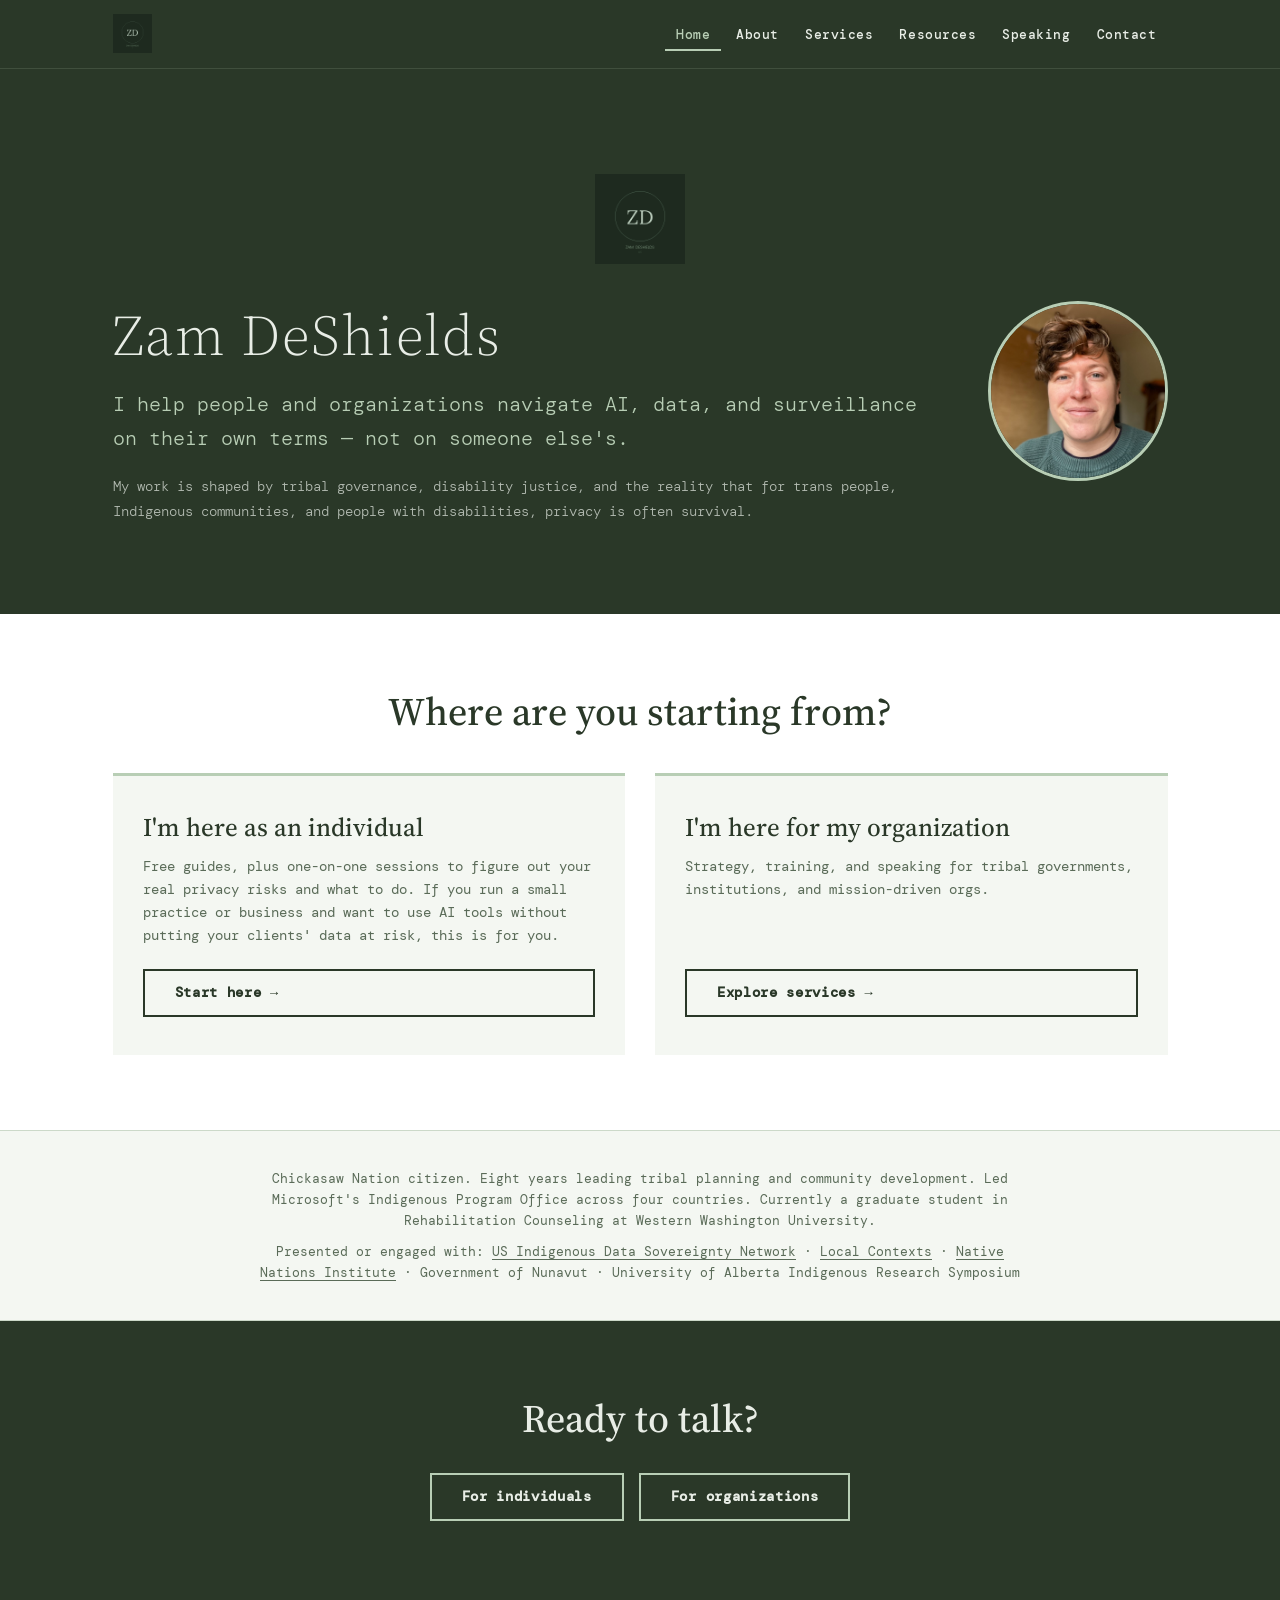
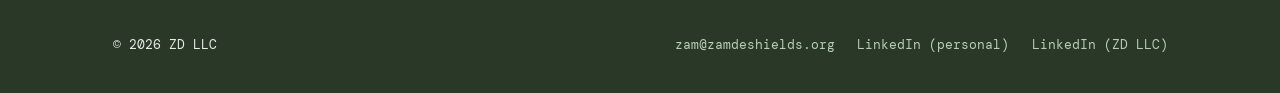
==== index.html @ 8c4f2bd1 "Add Speaking to nav sitewide; add AI setup stub and door card copy - Speaking link added between Res" ====
<!DOCTYPE html>
<html lang="en">
<head>
  <meta charset="UTF-8">
  <meta name="viewport" content="width=device-width, initial-scale=1.0">
  <title>Zam DeShields — AI, Data &amp; Privacy Navigation</title>
  <meta name="description" content="Zam DeShields (they/them) helps people and organizations navigate AI, data, and surveillance on their own terms — shaped by tribal governance, disability justice, and community-centered practice.">
  <link rel="stylesheet" href="assets/css/style.css">
  <link rel="preconnect" href="https://fonts.googleapis.com">
  <link rel="preconnect" href="https://fonts.gstatic.com" crossorigin>
  <link href="https://fonts.googleapis.com/css2?family=Source+Serif+4:ital,opsz,wght@0,8..60,400;0,8..60,600;0,8..60,700;1,8..60,400&family=DM+Mono:wght@400;500&display=swap" rel="stylesheet">
</head>
<body>

  <!-- Navigation -->
  <nav class="site-nav" aria-label="Main navigation">
    <div class="container">
      <div class="nav-inner">
        <a href="index.html" class="nav-logo" aria-label="ZD LLC home">
          <img src="assets/images/zam-deshields-logo-2.png" alt="Zam DeShields logo">
        </a>
        <button class="nav-toggle" aria-controls="nav-links" aria-expanded="false" aria-label="Toggle navigation">
          <span></span><span></span><span></span>
        </button>
        <ul class="nav-links" id="nav-links" role="list">
          <li><a href="index.html">Home</a></li>
          <li><a href="about.html">About</a></li>
          <li><a href="services.html">Services</a></li>
          <li><a href="resources.html">Resources</a></li>
          <li><a href="speaking.html">Speaking</a></li>
          <li><a href="contact.html">Contact</a></li>
        </ul>
      </div>
    </div>
  </nav>

  <!-- Hero -->
  <section class="hero" aria-labelledby="hero-heading">
    <div class="container">
      <img
        src="assets/images/zam-deshields-logo-2.png"
        alt="ZD LLC logo"
        class="hero-logo"
      >
      <div class="hero-content">
        <div class="hero-text">
          <h1 id="hero-heading">Zam DeShields</h1>
          <p class="hero-lead">I help people and organizations navigate AI, data, and surveillance on their own terms — not on someone else's.</p>
          <p class="hero-secondary">My work is shaped by tribal governance, disability justice, and the reality that for trans people, Indigenous communities, and people with disabilities, privacy is often survival.</p>
        </div>
        <div class="hero-headshot">
          <img
            src="/assets/images/zam-headshot-temp.jpg"
            alt="Zam DeShields, portrait"
            class="headshot-img"
          >
        </div>
      </div>
    </div>
  </section>

  <!-- Two-Door Section -->
  <section class="two-door" aria-labelledby="two-door-heading">
    <div class="container">
      <h2 id="two-door-heading">Where are you starting from?</h2>
      <div class="door-grid">
        <article class="door-card">
          <h3>I'm here as an individual</h3>
          <p>Free guides, plus one-on-one sessions to figure out your real privacy risks and what to do. If you run a small practice or business and want to use AI tools without putting your clients' data at risk, this is for you.</p>
          <a href="individuals.html" class="btn btn-outline-dark">Start here →</a>
        </article>
        <article class="door-card">
          <h3>I'm here for my organization</h3>
          <p>Strategy, training, and speaking for tribal governments, institutions, and mission-driven orgs.</p>
          <a href="services.html" class="btn btn-outline-dark">Explore services →</a>
        </article>
      </div>
    </div>
  </section>

  <!-- Credentialing Strip -->
  <div class="credentialing-strip" role="complementary" aria-label="Background and credentials">
    <div class="container">
      <p>Chickasaw Nation citizen. Eight years leading tribal planning and community development. Led Microsoft's Indigenous Program Office across four countries. Currently a graduate student in Rehabilitation Counseling at Western Washington University.</p>
      <p>Presented or engaged with: <a href="https://usindigenousdatanetwork.org/" target="_blank" rel="noopener noreferrer">US Indigenous Data Sovereignty Network</a> · <a href="https://localcontexts.org/" target="_blank" rel="noopener noreferrer">Local Contexts</a> · <a href="https://nni.arizona.edu/" target="_blank" rel="noopener noreferrer">Native Nations Institute</a> · Government of Nunavut · University of Alberta Indigenous Research Symposium</p>
    </div>
  </div>

  <!-- Footer CTA -->
  <div class="footer-cta">
    <div class="container">
      <h2>Ready to talk?</h2>
      <div class="footer-cta-buttons">
        <a href="individuals.html" class="btn btn-outline">For individuals</a>
        <a href="contact.html" class="btn btn-outline">For organizations</a>
      </div>
    </div>
  </div>

  <!-- Footer -->
  <footer class="site-footer" role="contentinfo">
    <div class="container">
      <div class="footer-inner">
        <span>&copy; 2026 ZD LLC</span>
        <ul class="footer-links" role="list">
          <li><a href="mailto:zam@zamdeshields.org">zam@zamdeshields.org</a></li>
          <li><a href="https://www.linkedin.com/in/zam-deshields/" target="_blank" rel="noopener noreferrer">LinkedIn (personal)</a></li>
          <li><a href="https://linkedin.com/company/zam-deshields-llc" target="_blank" rel="noopener noreferrer">LinkedIn (ZD LLC)</a></li>
        </ul>
      </div>
    </div>
  </footer>

  <script src="assets/js/main.js"></script>
  <script data-goatcounter="https://zam-builds.goatcounter.com/count" async src="//gc.zgo.at/count.js"></script>
</body>
</html>
---- assets/css/style.css ----
/* ==========================================================================
   ZD LLC — zamdeshields.org
   Stack: plain HTML/CSS/JS, no frameworks
   ========================================================================== */

/* --------------------------------------------------------------------------
   Fonts
   -------------------------------------------------------------------------- */

/* --------------------------------------------------------------------------
   Custom properties
   -------------------------------------------------------------------------- */
:root {
  --green-deep:   #2A3828;
  --green-sage:   #B8CEB5;
  --green-light:  #F4F7F2;
  --text-dark:    #1A2618;
  --text-light:   #E8EDE6;
  --text-muted:   #5a6b58;
  --border:       #ccd9c9;
  --max-width:    1100px;
  --gap:          2rem;
}

/* --------------------------------------------------------------------------
   Reset / base
   -------------------------------------------------------------------------- */
*, *::before, *::after { box-sizing: border-box; margin: 0; padding: 0; }

html { font-size: 15px; scroll-behavior: smooth; }

body {
  font-family: 'DM Mono', 'IBM Plex Mono', 'Courier New', monospace;
  font-weight: 400;
  color: var(--text-dark);
  background: #fff;
  line-height: 1.6;
  font-variant-numeric: oldstyle-nums proportional-nums;
}

img { max-width: 100%; height: auto; display: block; }

a {
  color: var(--green-deep);
  text-decoration: underline;
  text-underline-offset: 3px;
}
a:hover { color: var(--text-muted); }

/* --------------------------------------------------------------------------
   Typography
   -------------------------------------------------------------------------- */
h1, h2, h3, h4, h5, h6 {
  font-family: 'Source Serif 4', 'Source Serif Pro', Georgia, 'Times New Roman', serif;
  font-variation-settings: 'opsz' 32;
  font-weight: 500;
  line-height: 1.2;
  color: var(--green-deep);
}

h1 { font-size: clamp(2.4rem, 5vw, 3.8rem); }
h2 { font-size: clamp(1.8rem, 3.5vw, 2.6rem); }
h3 { font-size: clamp(1.3rem, 2.5vw, 1.7rem); }
h4 { font-size: 1.15rem; }

p { margin-bottom: 1.2rem; }
p:last-child { margin-bottom: 0; }

.lead {
  font-size: 1.15rem;
  font-weight: 300;
  color: var(--text-muted);
  line-height: 1.75;
}

/* --------------------------------------------------------------------------
   Layout helpers
   -------------------------------------------------------------------------- */
.container {
  width: 100%;
  max-width: var(--max-width);
  margin-inline: auto;
  padding-inline: 1.5rem;
}

section { padding-block: 5rem; }

.section-label {
  font-family: 'DM Mono', 'IBM Plex Mono', 'Courier New', monospace;
  font-size: 0.75rem;
  font-weight: 600;
  letter-spacing: 0.12em;
  text-transform: uppercase;
  color: var(--text-muted);
  margin-bottom: 0.75rem;
}

.section-header {
  margin-bottom: 3rem;
}

.divider {
  width: 2.5rem;
  height: 2px;
  background: var(--green-sage);
  margin-top: 1rem;
}

/* --------------------------------------------------------------------------
   Buttons
   -------------------------------------------------------------------------- */
.btn {
  display: inline-block;
  padding: 0.75rem 2rem;
  font-family: 'DM Mono', 'IBM Plex Mono', 'Courier New', monospace;
  font-size: 0.9rem;
  font-weight: 600;
  letter-spacing: 0.05em;
  text-decoration: none;
  border: 2px solid transparent;
  cursor: pointer;
  transition: background 0.2s, color 0.2s, border-color 0.2s;
}

.btn-primary {
  background: var(--green-deep);
  color: var(--text-light);
  border-color: var(--green-deep);
}
.btn-primary:hover {
  background: transparent;
  color: var(--green-deep);
}

.btn-outline {
  background: transparent;
  color: var(--text-light);
  border-color: var(--green-sage);
}
.btn-outline:hover {
  background: var(--green-sage);
  color: var(--green-deep);
}

.btn-outline-dark {
  background: transparent;
  color: var(--green-deep);
  border-color: var(--green-deep);
}
.btn-outline-dark:hover {
  background: var(--green-deep);
  color: var(--text-light);
}

/* --------------------------------------------------------------------------
   Navigation
   -------------------------------------------------------------------------- */
.site-nav {
  position: sticky;
  top: 0;
  z-index: 100;
  background: var(--green-deep);
  border-bottom: 1px solid rgba(184,206,181,0.15);
}

.nav-inner {
  display: flex;
  align-items: center;
  justify-content: space-between;
  height: 4.5rem;
  gap: 1rem;
}

.nav-logo {
  display: flex;
  align-items: center;
  flex-shrink: 0;
}

.nav-logo img {
  height: 2.6rem;
  width: auto;
}

.nav-logo-text {
  font-family: 'Fraunces', Georgia, 'Times New Roman', serif;
  font-size: 1.3rem;
  font-weight: 500;
  color: var(--text-light);
  text-decoration: none;
  letter-spacing: 0.02em;
}
.nav-logo-text:hover { color: var(--green-sage); }

.nav-links {
  display: flex;
  align-items: center;
  gap: 0.25rem;
  list-style: none;
}

.nav-links a {
  font-family: 'DM Mono', 'IBM Plex Mono', 'Courier New', monospace;
  font-size: 0.85rem;
  font-weight: 500;
  letter-spacing: 0.04em;
  color: var(--text-light);
  text-decoration: none;
  padding: 0.4rem 0.75rem;
  border-bottom: 2px solid transparent;
  transition: color 0.2s, border-color 0.2s;
}

.nav-links a:hover,
.nav-links a.active {
  color: var(--green-sage);
  border-bottom-color: var(--green-sage);
}

/* Hamburger */
.nav-toggle {
  display: none;
  flex-direction: column;
  gap: 5px;
  background: none;
  border: none;
  cursor: pointer;
  padding: 0.5rem;
}
.nav-toggle span {
  display: block;
  width: 24px;
  height: 2px;
  background: var(--text-light);
  transition: transform 0.3s, opacity 0.3s;
}

/* --------------------------------------------------------------------------
   Footer
   -------------------------------------------------------------------------- */
.site-footer {
  background: var(--green-deep);
  color: var(--text-light);
  padding-block: 2.5rem;
  font-size: 0.875rem;
}

.footer-inner {
  display: flex;
  flex-wrap: wrap;
  align-items: center;
  justify-content: space-between;
  gap: 1rem;
}

.footer-links {
  display: flex;
  flex-wrap: wrap;
  gap: 0.5rem 1.5rem;
  list-style: none;
}

.footer-links a {
  color: var(--green-sage);
  text-decoration: none;
  font-size: 0.85rem;
}
.footer-links a:hover { color: var(--text-light); text-decoration: underline; }

/* --------------------------------------------------------------------------
   Hero (home)
   -------------------------------------------------------------------------- */
.hero {
  background: var(--green-deep);
  color: var(--text-light);
  padding-block: 7rem 6rem;
}

.hero-logo {
  margin-inline: auto;
  margin-bottom: 2.5rem;
  height: 90px;
  width: auto;
}

.hero h1 {
  color: var(--text-light);
  font-weight: 300;
  letter-spacing: 0.03em;
  margin-bottom: 1.25rem;
}

.hero-tagline {
  font-size: clamp(1rem, 2.2vw, 1.35rem);
  color: var(--green-sage);
  font-family: 'DM Mono', 'IBM Plex Mono', 'Courier New', monospace;
  font-weight: 300;
  letter-spacing: 0.04em;
  margin-bottom: 2.5rem;
}

/* --------------------------------------------------------------------------
   Credibility bar
   -------------------------------------------------------------------------- */
.credibility-bar {
  background: var(--green-light);
  border-top: 1px solid var(--border);
  border-bottom: 1px solid var(--border);
  padding-block: 1.25rem;
}

.credibility-bar p {
  font-size: 0.9rem;
  font-weight: 500;
  letter-spacing: 0.04em;
  color: var(--text-muted);
  text-align: center;
  margin: 0;
}

/* --------------------------------------------------------------------------
   Three-column teaser (home)
   -------------------------------------------------------------------------- */
.teaser-grid {
  display: grid;
  grid-template-columns: repeat(3, 1fr);
  gap: var(--gap);
  margin-top: 3rem;
}

.teaser-card {
  padding: 2rem 1.75rem;
  border-top: 2px solid var(--green-sage);
}

.teaser-card h3 {
  margin-bottom: 0.75rem;
}

.teaser-card p {
  font-size: 0.95rem;
  color: var(--text-muted);
  margin-bottom: 1.25rem;
}

.teaser-card a.text-link {
  font-size: 0.85rem;
  font-weight: 600;
  letter-spacing: 0.04em;
  text-transform: uppercase;
  text-decoration: none;
  color: var(--green-deep);
  border-bottom: 1px solid var(--green-sage);
  padding-bottom: 2px;
}
.teaser-card a.text-link:hover { border-bottom-color: var(--green-deep); }

.home-cta {
  text-align: center;
  padding-block: 5rem;
  background: var(--green-light);
  border-top: 1px solid var(--border);
}

.home-cta h2 { margin-bottom: 0.75rem; }
.home-cta p { color: var(--text-muted); margin-bottom: 2rem; }

/* --------------------------------------------------------------------------
   About page
   -------------------------------------------------------------------------- */
.about-grid {
  display: grid;
  grid-template-columns: 260px 1fr;
  gap: 4rem;
  align-items: start;
}

.headshot-placeholder {
  width: 220px;
  height: 220px;
  border-radius: 50%;
  background: var(--green-sage);
  display: flex;
  align-items: center;
  justify-content: center;
  margin-inline: auto;
}

.headshot-placeholder span {
  font-family: 'Fraunces', Georgia, 'Times New Roman', serif;
  font-size: 3.5rem;
  font-weight: 300;
  color: var(--green-deep);
}

.about-bio p {
  font-size: 1.05rem;
  line-height: 1.8;
  color: var(--text-dark);
}

.collaborations {
  background: var(--green-light);
  border-top: 1px solid var(--border);
  padding-block: 3rem;
}

.collaborations p {
  font-size: 0.95rem;
  color: var(--text-muted);
  max-width: 760px;
}

/* --------------------------------------------------------------------------
   Services page
   -------------------------------------------------------------------------- */
.services-grid {
  display: grid;
  grid-template-columns: repeat(2, 1fr);
  gap: var(--gap);
  margin-top: 3rem;
}

.service-card {
  padding: 2rem 2rem 2rem 1.75rem;
  border-left: 3px solid var(--green-sage);
  background: var(--green-light);
}

.service-card h3 {
  margin-bottom: 0.6rem;
}

.service-card p {
  font-size: 0.95rem;
  color: var(--text-muted);
  margin: 0;
}

.services-closing {
  margin-top: 3.5rem;
  padding-top: 2.5rem;
  border-top: 1px solid var(--border);
}
.services-closing p { color: var(--text-muted); margin-bottom: 1.5rem; }

/* --------------------------------------------------------------------------
   Speaking page
   -------------------------------------------------------------------------- */
.speaking-timeline {
  margin-top: 3rem;
  display: flex;
  flex-direction: column;
  gap: 0;
}

.timeline-item {
  display: grid;
  grid-template-columns: 10rem 1fr;
  gap: 2rem;
  padding-block: 2rem;
  border-bottom: 1px solid var(--border);
  align-items: start;
}

.timeline-item:first-child {
  border-top: 1px solid var(--border);
}

.timeline-date {
  font-family: 'DM Mono', 'IBM Plex Mono', 'Courier New', monospace;
  font-size: 0.8rem;
  font-weight: 600;
  letter-spacing: 0.06em;
  text-transform: uppercase;
  color: var(--text-muted);
  padding-top: 0.2rem;
  font-variant-numeric: lining-nums tabular-nums;
}

.timeline-content h3 {
  font-size: 1.2rem;
  margin-bottom: 0.35rem;
}

.timeline-content .venue {
  font-size: 0.9rem;
  color: var(--text-muted);
  margin: 0;
}

.timeline-content .co-presenter {
  font-size: 0.9rem;
  color: var(--text-muted);
  font-style: italic;
  margin: 0.2rem 0 0;
}

.recording-link {
  display: inline-block;
  font-size: 0.85rem;
  margin-top: 0.65rem;
}

.timeline-content .forthcoming {
  display: inline-block;
  font-size: 0.75rem;
  font-weight: 600;
  letter-spacing: 0.06em;
  text-transform: uppercase;
  background: var(--green-sage);
  color: var(--green-deep);
  padding: 0.15rem 0.6rem;
  margin-top: 0.5rem;
}

.topics-section {
  background: var(--green-light);
  border-top: 1px solid var(--border);
  padding-block: 4rem;
}

.topics-list {
  list-style: none;
  margin-top: 1.5rem;
  display: grid;
  grid-template-columns: repeat(2, 1fr);
  gap: 0.75rem 2rem;
}

.topics-list li {
  font-size: 0.95rem;
  color: var(--text-dark);
  padding-left: 1.25rem;
  position: relative;
}

.topics-list li::before {
  content: '';
  position: absolute;
  left: 0;
  top: 0.6rem;
  width: 0.4rem;
  height: 2px;
  background: var(--green-sage);
}

/* --------------------------------------------------------------------------
   CV page
   -------------------------------------------------------------------------- */
.cv-section {
  padding-block: 3rem 0;
}

.cv-section:last-child { padding-bottom: 0; }

.cv-section + .cv-section {
  border-top: 1px solid var(--border);
  padding-top: 3rem;
}

.cv-entry {
  display: grid;
  grid-template-columns: 10rem 1fr;
  gap: 2rem;
  margin-bottom: 2rem;
}

.cv-entry:last-child { margin-bottom: 0; }

.cv-years {
  font-size: 0.8rem;
  font-weight: 600;
  letter-spacing: 0.06em;
  text-transform: uppercase;
  color: var(--text-muted);
  padding-top: 0.25rem;
}

.cv-entry h3 {
  font-size: 1.1rem;
  margin-bottom: 0.25rem;
}

.cv-entry .org {
  font-size: 0.9rem;
  font-weight: 600;
  color: var(--text-muted);
  margin-bottom: 0.4rem;
}

.cv-entry p {
  font-size: 0.95rem;
  color: var(--text-dark);
  margin: 0;
}

.cv-note {
  font-size: 0.875rem;
  color: var(--text-muted);
  font-style: italic;
  margin-bottom: 2.5rem;
}

.affiliations-list {
  list-style: none;
  margin-top: 1rem;
  display: flex;
  flex-direction: column;
  gap: 0.6rem;
}

.affiliations-list li {
  font-size: 0.95rem;
  color: var(--text-dark);
  padding-left: 1.25rem;
  position: relative;
}

.affiliations-list li::before {
  content: '';
  position: absolute;
  left: 0;
  top: 0.65rem;
  width: 0.4rem;
  height: 2px;
  background: var(--green-sage);
}

/* --------------------------------------------------------------------------
   Contact page
   -------------------------------------------------------------------------- */
.contact-grid {
  display: grid;
  grid-template-columns: 1fr 1.4fr;
  gap: 5rem;
  align-items: start;
}

.contact-info h2 { margin-bottom: 0.75rem; }
.contact-info .lead { margin-bottom: 2rem; }

.contact-details {
  list-style: none;
  display: flex;
  flex-direction: column;
  gap: 0.75rem;
  margin-bottom: 1.5rem;
}

.contact-details li {
  font-size: 0.95rem;
  color: var(--text-dark);
}

.contact-details li strong {
  font-weight: 600;
  color: var(--text-muted);
  display: inline-block;
  width: 6rem;
  font-size: 0.8rem;
  letter-spacing: 0.04em;
  text-transform: uppercase;
}

.contact-form {
  padding: 2.5rem;
  background: var(--green-light);
  border-top: 3px solid var(--green-sage);
}

.form-group {
  margin-bottom: 1.25rem;
}

.form-group label {
  display: block;
  font-size: 0.8rem;
  font-weight: 600;
  letter-spacing: 0.06em;
  text-transform: uppercase;
  color: var(--text-muted);
  margin-bottom: 0.4rem;
}

.form-group input,
.form-group select,
.form-group textarea {
  width: 100%;
  padding: 0.65rem 0.9rem;
  font-family: 'DM Mono', 'IBM Plex Mono', 'Courier New', monospace;
  font-size: 0.95rem;
  color: var(--text-dark);
  background: #fff;
  border: 1px solid var(--border);
  border-radius: 0;
  appearance: none;
  transition: border-color 0.2s;
}

.form-group input:focus,
.form-group select:focus,
.form-group textarea:focus {
  outline: none;
  border-color: var(--green-deep);
}

.form-group textarea { resize: vertical; min-height: 130px; }

.form-note {
  font-size: 0.8rem;
  color: var(--text-muted);
  margin-top: 1rem;
  font-style: italic;
}

/* --------------------------------------------------------------------------
   Page header (interior pages)
   -------------------------------------------------------------------------- */
.page-header {
  background: var(--green-deep);
  color: var(--text-light);
  padding-block: 4rem 3.5rem;
}

.page-header h1 {
  color: var(--text-light);
  font-weight: 300;
}

.page-header .lead {
  color: var(--green-sage);
  margin-top: 1rem;
  max-width: 680px;
}

/* --------------------------------------------------------------------------
   404 page
   -------------------------------------------------------------------------- */
.not-found {
  min-height: 60vh;
  display: flex;
  align-items: center;
  justify-content: center;
  text-align: center;
  flex-direction: column;
  gap: 1.5rem;
  padding: 4rem 1.5rem;
}

.not-found h1 { font-size: 6rem; color: var(--green-sage); line-height: 1; }
.not-found h2 { color: var(--green-deep); }
.not-found p { color: var(--text-muted); max-width: 480px; }

/* --------------------------------------------------------------------------
   Resources page — responsive video embeds
   -------------------------------------------------------------------------- */
.video-wrapper {
  position: relative;
  padding-bottom: 56.25%; /* 16:9 */
  height: 0;
  overflow: hidden;
  background: var(--green-deep);
  margin-bottom: 3rem;
}

.video-wrapper iframe {
  position: absolute;
  top: 0;
  left: 0;
  width: 100%;
  height: 100%;
  border: 0;
}

.resource-highlight {
  background: var(--green-deep);
  color: var(--text-light);
  padding-block: 4rem;
  margin-block: 4rem 0;
}

.resource-highlight h2 { color: var(--text-light); font-weight: 300; margin-bottom: 1rem; }
.resource-highlight p { color: var(--green-sage); max-width: 640px; margin-bottom: 1.75rem; }
.resource-highlight a.btn { display: inline-block; }

/* --------------------------------------------------------------------------
   Responsive
   -------------------------------------------------------------------------- */
@media (max-width: 900px) {
  .teaser-grid { grid-template-columns: 1fr; }
  .about-grid { grid-template-columns: 1fr; }
  .services-grid { grid-template-columns: 1fr; }
  .contact-grid { grid-template-columns: 1fr; gap: 3rem; }
  .topics-list { grid-template-columns: 1fr; }
  .cv-entry { grid-template-columns: 1fr; gap: 0.5rem; }
  .timeline-item { grid-template-columns: 1fr; gap: 0.5rem; }
  .door-grid { grid-template-columns: 1fr; }
}

@media (max-width: 700px) {
  section { padding-block: 3.5rem; }
  .hero { padding-block: 4.5rem 4rem; }
  .nav-links { display: none; flex-direction: column; position: absolute; top: 4.5rem; left: 0; right: 0; background: var(--green-deep); padding: 1rem 1.5rem 1.5rem; gap: 0; border-top: 1px solid rgba(184,206,181,0.2); }
  .nav-links.open { display: flex; }
  .nav-links a { padding: 0.75rem 0; border-bottom: 1px solid rgba(184,206,181,0.1); font-size: 1rem; }
  .nav-links a:last-child { border-bottom: none; }
  .nav-toggle { display: flex; }
  .site-nav { position: relative; }
  .footer-inner { flex-direction: column; }
  .contact-form { padding: 1.5rem; }
  .hero-content {
    flex-direction: column-reverse;
    align-items: center;
    text-align: center;
    gap: 1.5rem;
  }
  .headshot-img { width: 140px; height: 140px; }
  .footer-cta { padding-block: 3.5rem; }
}

@media (max-width: 500px) {
  .about-grid { text-align: center; }
  .headshot-placeholder { margin-inline: auto; }
}

/* --------------------------------------------------------------------------
   Hero — two-column content layout (home)
   -------------------------------------------------------------------------- */
.hero-content {
  display: flex;
  align-items: flex-start;
  gap: 3rem;
  margin-top: 1rem;
}

.hero-text { flex: 1; min-width: 0; }

.hero-lead {
  font-size: clamp(1.1rem, 2.2vw, 1.35rem);
  color: var(--green-sage);
  font-family: 'DM Mono', 'IBM Plex Mono', 'Courier New', monospace;
  font-weight: 300;
  line-height: 1.65;
  margin-top: 1.25rem;
  margin-bottom: 1.25rem;
}

.hero-secondary {
  font-size: 0.95rem;
  color: rgba(232, 237, 230, 0.72);
  font-family: 'DM Mono', 'IBM Plex Mono', 'Courier New', monospace;
  font-weight: 300;
  line-height: 1.75;
  margin: 0;
}

.hero-headshot { flex-shrink: 0; }

.headshot-img {
  width: 180px;
  height: 180px;
  border-radius: 50%;
  object-fit: cover;
  border: 3px solid var(--green-sage);
  display: block;
  background: var(--green-deep);
}

/* --------------------------------------------------------------------------
   Two-door section (home)
   -------------------------------------------------------------------------- */
.two-door { padding-block: 5rem; }

.two-door > .container > h2 {
  margin-bottom: 2.5rem;
  text-align: center;
}

.door-grid {
  display: grid;
  grid-template-columns: repeat(2, 1fr);
  gap: var(--gap);
}

.door-card {
  padding: 2.5rem 2rem;
  background: var(--green-light);
  border-top: 3px solid var(--green-sage);
  display: flex;
  flex-direction: column;
}

.door-card h3 { margin-bottom: 0.75rem; }

.door-card p {
  color: var(--text-muted);
  font-size: 0.95rem;
  flex: 1;
  margin-bottom: 1.5rem;
}

/* --------------------------------------------------------------------------
   Credentialing strip (home)
   -------------------------------------------------------------------------- */
.credentialing-strip {
  background: var(--green-light);
  border-top: 1px solid var(--border);
  border-bottom: 1px solid var(--border);
  padding-block: 2.5rem;
}

.credentialing-strip p {
  font-size: 0.875rem;
  color: var(--text-muted);
  text-align: center;
  max-width: 760px;
  margin-inline: auto;
  margin-bottom: 0.65rem;
}

.credentialing-strip p:last-child { margin-bottom: 0; }
.credentialing-strip a { color: inherit; }

/* --------------------------------------------------------------------------
   Footer CTA (home)
   -------------------------------------------------------------------------- */
.footer-cta {
  background: var(--green-deep);
  color: var(--text-light);
  text-align: center;
  padding-block: 5rem;
}

.footer-cta h2 {
  color: var(--text-light);
  margin-bottom: 2rem;
}

.footer-cta-buttons {
  display: flex;
  justify-content: center;
  gap: 1rem;
  flex-wrap: wrap;
}

/* --------------------------------------------------------------------------
   Numeric figure style utilities
   -------------------------------------------------------------------------- */
.lining-figures,
.price,
button {
  font-variant-numeric: lining-nums tabular-nums;
}

/* --------------------------------------------------------------------------
   Accessibility utilities
   -------------------------------------------------------------------------- */
.sr-only {
  position: absolute;
  width: 1px;
  height: 1px;
  padding: 0;
  margin: -1px;
  overflow: hidden;
  clip: rect(0, 0, 0, 0);
  white-space: nowrap;
  border: 0;
}

/* --------------------------------------------------------------------------
   About page
   -------------------------------------------------------------------------- */
.about-hero-layout {
  display: flex;
  align-items: center;
  gap: 3rem;
  margin-top: 1.5rem;
}

.about-hero-layout h1 {
  flex: 1;
  min-width: 0;
}

.about-headshot {
  flex-shrink: 0;
  width: 340px;
  border-radius: 4px;
  overflow: hidden;
}

.about-headshot img {
  width: 100%;
  height: auto;
  display: block;
  border-radius: 4px;
}

.about-prose p {
  font-size: 1.05rem;
  line-height: 1.8;
  color: var(--text-dark);
  max-width: 700px;
}
.about-prose a { color: inherit; }

/* Green-light alternating section — used on about and reusable elsewhere */
.section-alt {
  background: var(--green-light);
  border-top: 1px solid var(--border);
  border-bottom: 1px solid var(--border);
  padding-block: 5rem;
}

@media (max-width: 900px) {
  .about-headshot { width: 260px; }
}

@media (max-width: 700px) {
  .about-hero-layout {
    flex-direction: column-reverse;
    align-items: center;
    gap: 1.5rem;
    text-align: center;
  }
  .about-headshot {
    width: 100%;
    max-width: 280px;
  }
}

/* --------------------------------------------------------------------------
   Individuals page
   -------------------------------------------------------------------------- */
.ind-price {
  font-size: 1.05rem;
  font-weight: 500;
  color: var(--green-deep);
  margin-top: 1.75rem;
  margin-bottom: 1.5rem;
}

.ind-about {
  padding-block: 5rem;
  border-top: 1px solid var(--border);
}

.ind-about-inner {
  display: grid;
  grid-template-columns: 3px 1fr;
  gap: 2rem;
  align-items: start;
  margin-top: 1.75rem;
}

.ind-about-bar { background: var(--green-sage); }

.ind-faq {
  border-top: 1px solid var(--border);
  padding-block: 5rem;
}

.ind-signup-form {
  max-width: 480px;
  margin-top: 2rem;
}

.ind-reassurance {
  font-size: 0.8rem;
  color: var(--text-muted);
  margin-top: 1rem;
  max-width: 480px;
  line-height: 1.65;
  margin-bottom: 0;
}
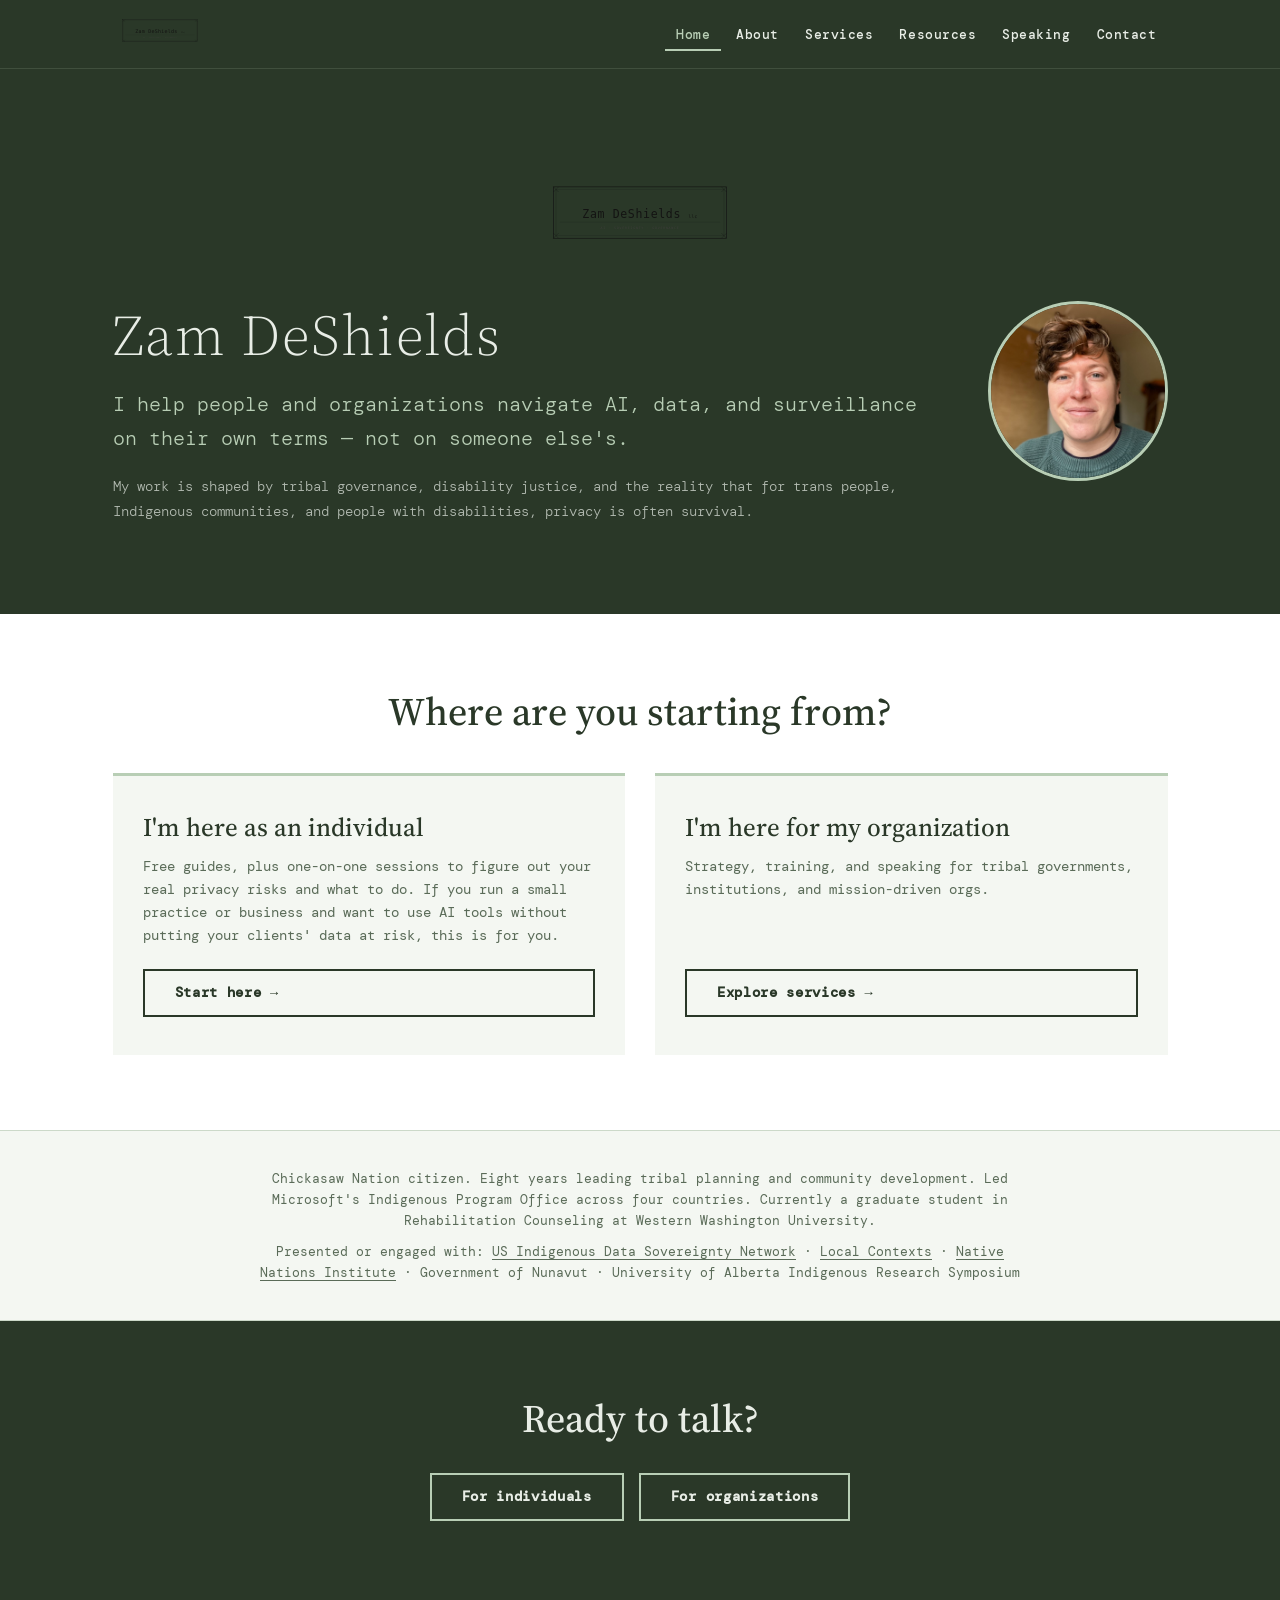
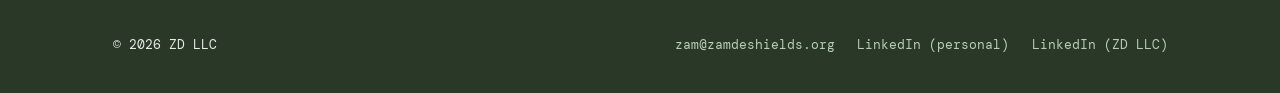
==== commit b7227c5b: "Switch logo to zd_logo_final.svg sitewide" ====
--- a/index.html
+++ b/index.html
@@ -17,7 +17,7 @@
     <div class="container">
       <div class="nav-inner">
         <a href="index.html" class="nav-logo" aria-label="ZD LLC home">
-          <img src="assets/images/zam-deshields-logo-2.png" alt="Zam DeShields logo">
+          <img src="assets/images/zd_logo_final.svg" alt="Zam DeShields logo">
         </a>
         <button class="nav-toggle" aria-controls="nav-links" aria-expanded="false" aria-label="Toggle navigation">
           <span></span><span></span><span></span>
@@ -38,7 +38,7 @@
   <section class="hero" aria-labelledby="hero-heading">
     <div class="container">
       <img
-        src="assets/images/zam-deshields-logo-2.png"
+        src="assets/images/zd_logo_final.svg"
         alt="ZD LLC logo"
         class="hero-logo"
       >
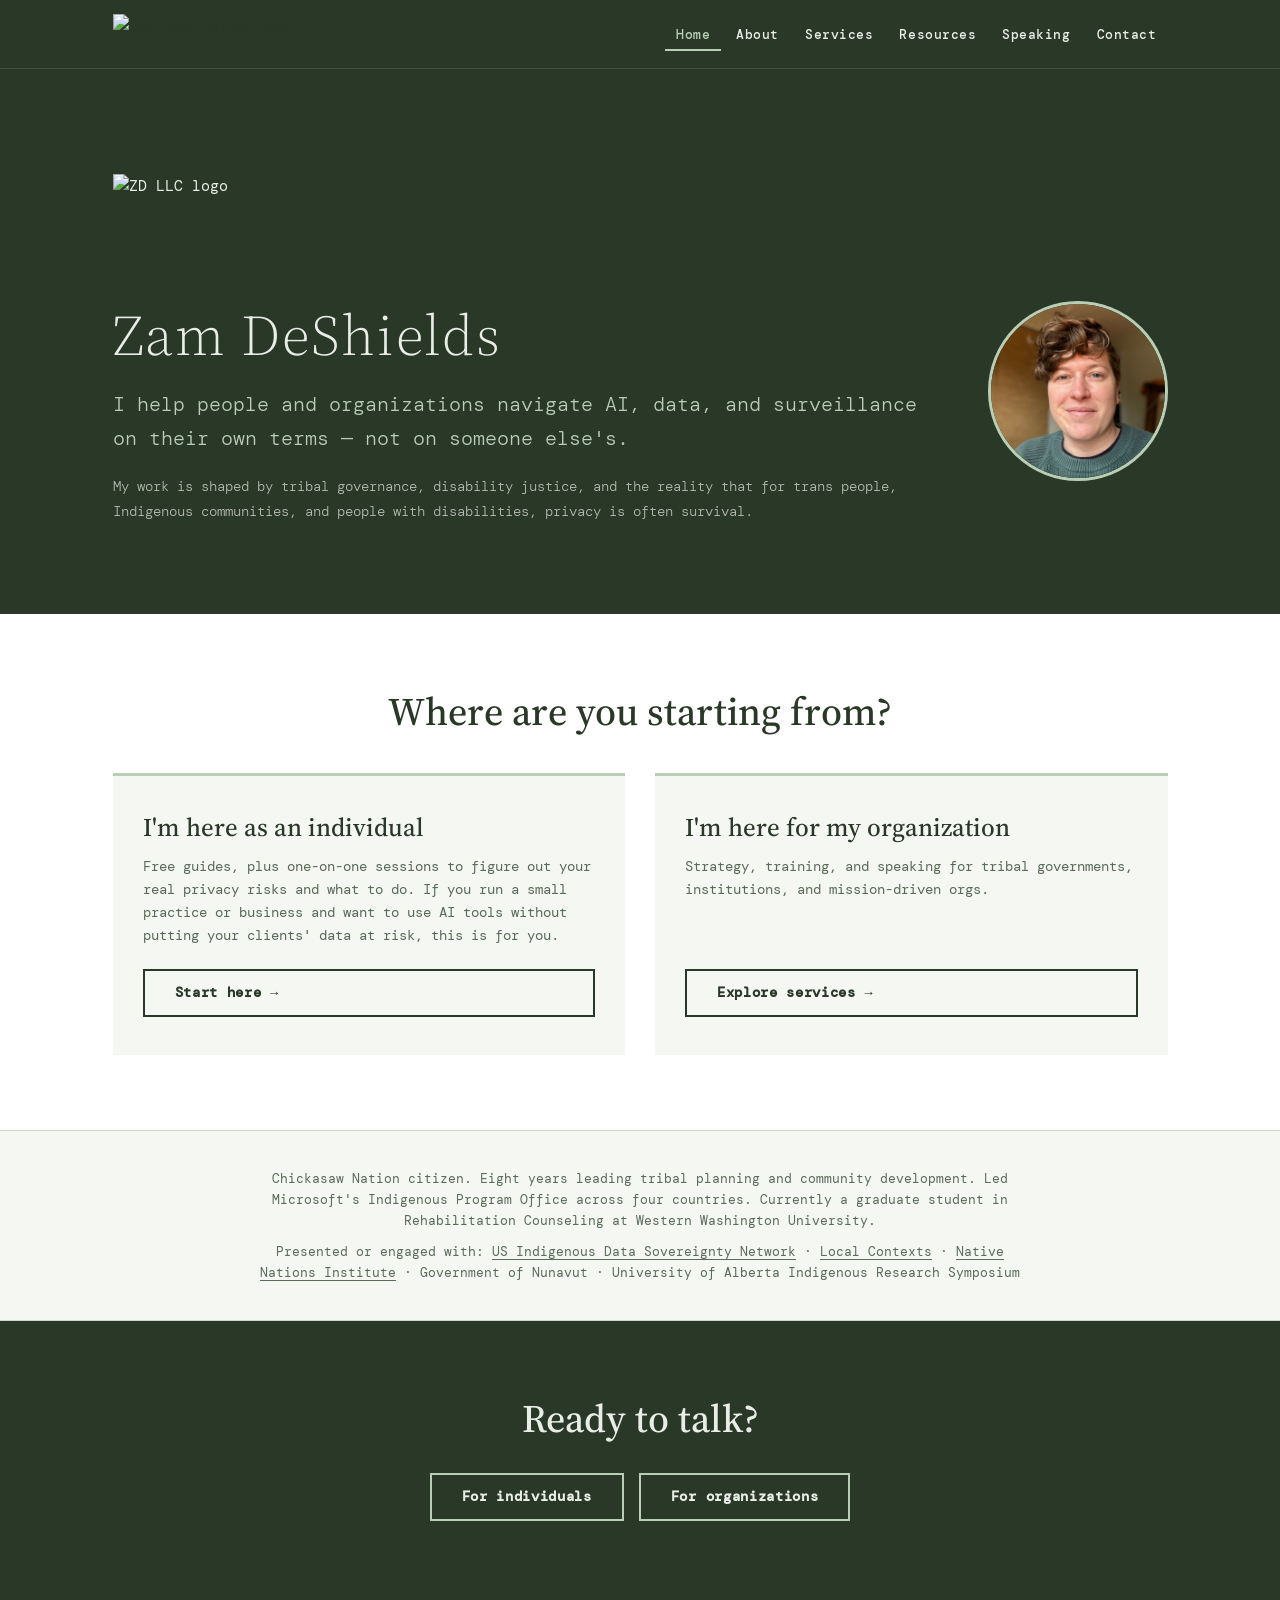
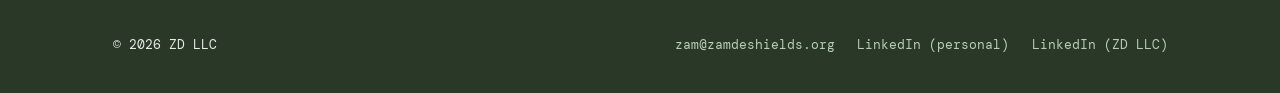
==== commit 65396861: "Switch to zam-deshields-logo-light.svg with light colors for dark nav" ====
--- a/index.html
+++ b/index.html
@@ -17,7 +17,7 @@
     <div class="container">
       <div class="nav-inner">
         <a href="index.html" class="nav-logo" aria-label="ZD LLC home">
-          <img src="assets/images/zd_logo_final.svg" alt="Zam DeShields logo">
+          <img src="assets/images/zam-deshields-logo-light.svg" alt="Zam DeShields logo">
         </a>
         <button class="nav-toggle" aria-controls="nav-links" aria-expanded="false" aria-label="Toggle navigation">
           <span></span><span></span><span></span>
@@ -38,7 +38,7 @@
   <section class="hero" aria-labelledby="hero-heading">
     <div class="container">
       <img
-        src="assets/images/zd_logo_final.svg"
+        src="assets/images/zam-deshields-logo-light.svg"
         alt="ZD LLC logo"
         class="hero-logo"
       >
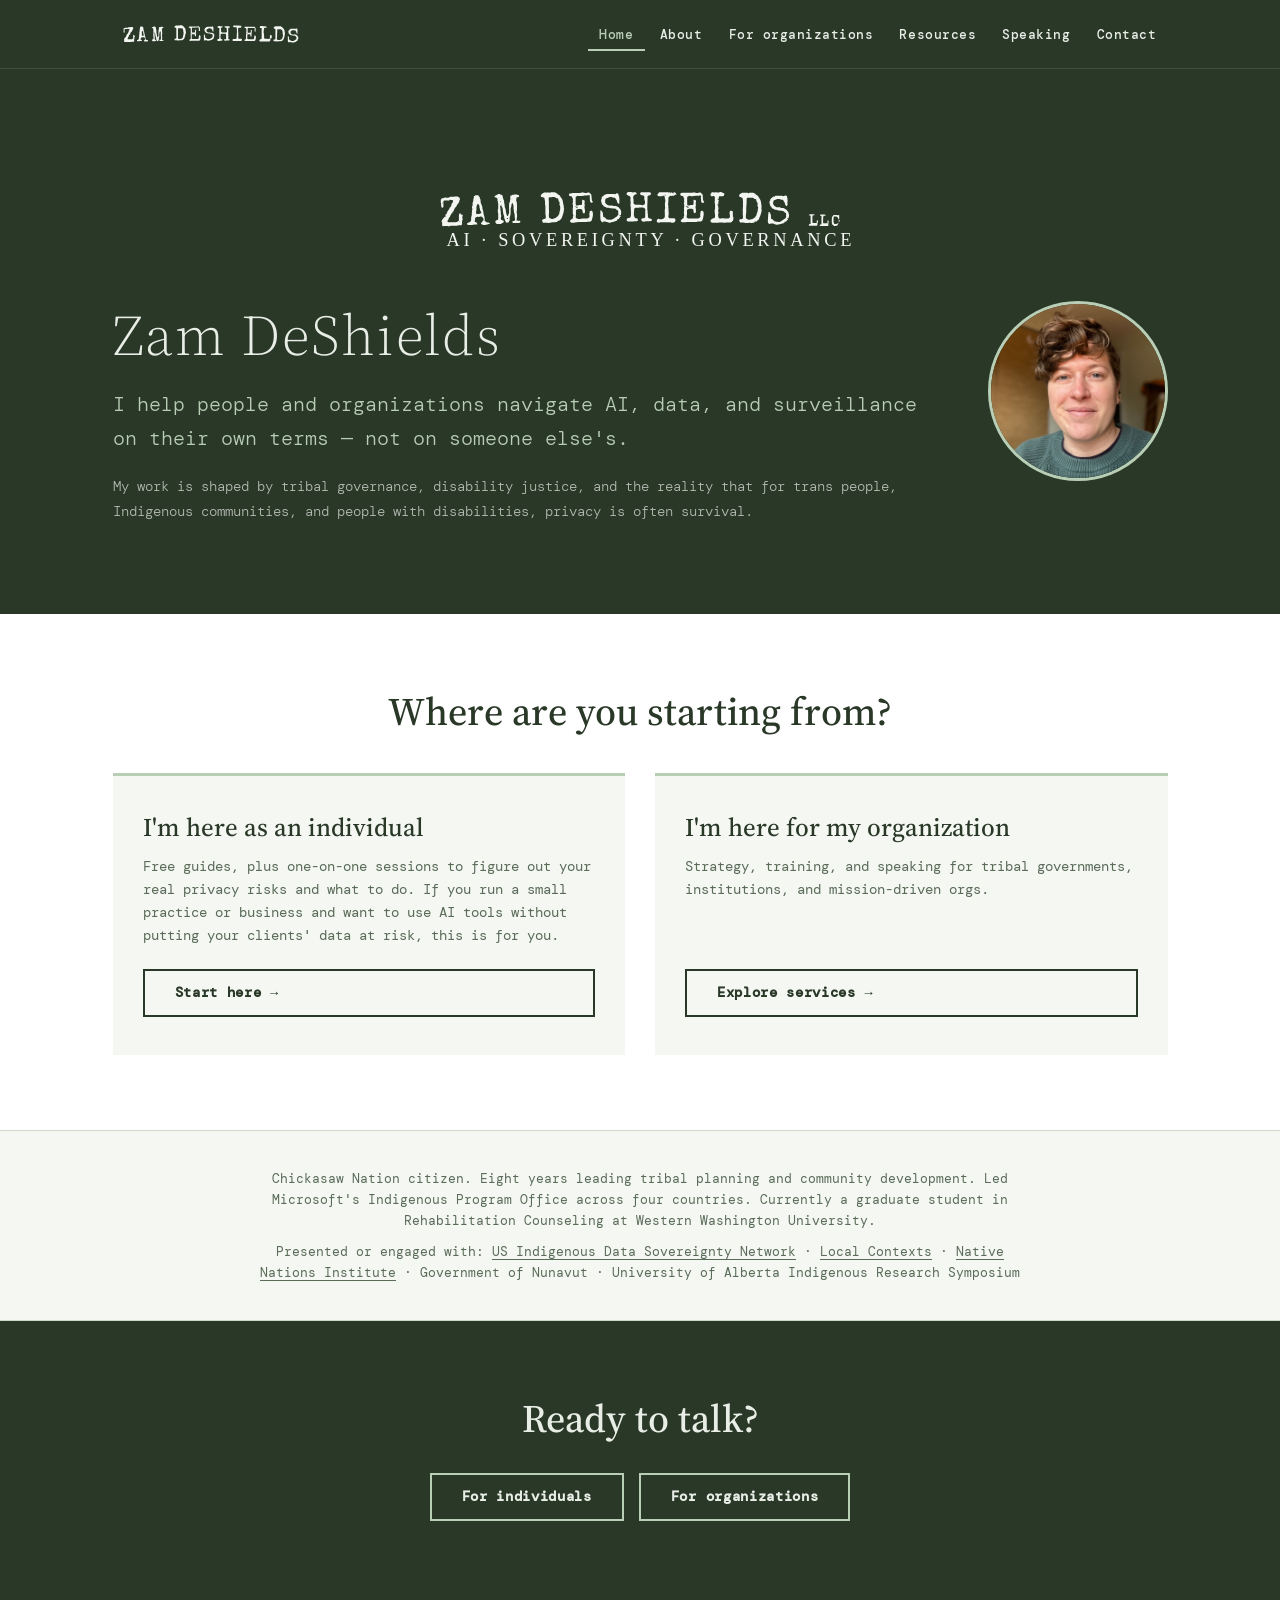
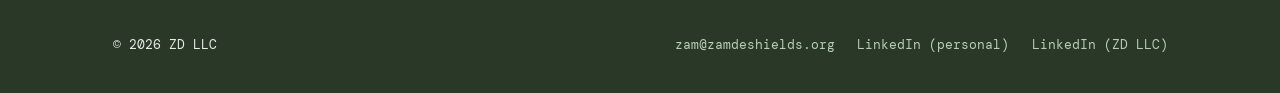
==== commit d8baf677: "Add audience switcher bar and relabel Services nav link Also: swap logo to zd_logo_nav.svg (nav, all" ====
--- a/index.html
+++ b/index.html
@@ -17,7 +17,7 @@
     <div class="container">
       <div class="nav-inner">
         <a href="index.html" class="nav-logo" aria-label="ZD LLC home">
-          <img src="assets/images/zam-deshields-logo-light.svg" alt="Zam DeShields logo">
+          <img src="assets/images/zd_logo_nav.svg" alt="Zam DeShields logo">
         </a>
         <button class="nav-toggle" aria-controls="nav-links" aria-expanded="false" aria-label="Toggle navigation">
           <span></span><span></span><span></span>
@@ -25,7 +25,7 @@
         <ul class="nav-links" id="nav-links" role="list">
           <li><a href="index.html">Home</a></li>
           <li><a href="about.html">About</a></li>
-          <li><a href="services.html">Services</a></li>
+          <li><a href="services.html">For organizations</a></li>
           <li><a href="resources.html">Resources</a></li>
           <li><a href="speaking.html">Speaking</a></li>
           <li><a href="contact.html">Contact</a></li>
@@ -38,7 +38,7 @@
   <section class="hero" aria-labelledby="hero-heading">
     <div class="container">
       <img
-        src="assets/images/zam-deshields-logo-light.svg"
+        src="assets/images/zd_logo_hero.svg"
         alt="ZD LLC logo"
         class="hero-logo"
       >
--- a/assets/css/style.css
+++ b/assets/css/style.css
@@ -1074,3 +1074,48 @@
   line-height: 1.65;
   margin-bottom: 0;
 }
+
+/* Audience switcher bar */
+.audience-switcher {
+  background-color: var(--green-sage, #5a7a5a);
+  padding: 0.5rem 0;
+}
+
+.audience-switcher .container {
+  display: flex;
+  align-items: center;
+  gap: 1rem;
+}
+
+.switcher-label {
+  font-family: 'DM Mono', monospace;
+  font-size: 0.75rem;
+  color: rgba(255, 255, 255, 0.7);
+  white-space: nowrap;
+}
+
+.switcher-options {
+  display: flex;
+  gap: 0.25rem;
+}
+
+.switcher-btn {
+  font-family: 'DM Mono', monospace;
+  font-size: 0.75rem;
+  padding: 0.25rem 0.75rem;
+  border-radius: 2rem;
+  text-decoration: none;
+  color: rgba(255, 255, 255, 0.8);
+  transition: background 0.15s ease, color 0.15s ease;
+}
+
+.switcher-btn:hover {
+  background: rgba(255, 255, 255, 0.15);
+  color: #fff;
+}
+
+.switcher-btn.active {
+  background: rgba(255, 255, 255, 0.2);
+  color: #fff;
+  font-weight: 500;
+}
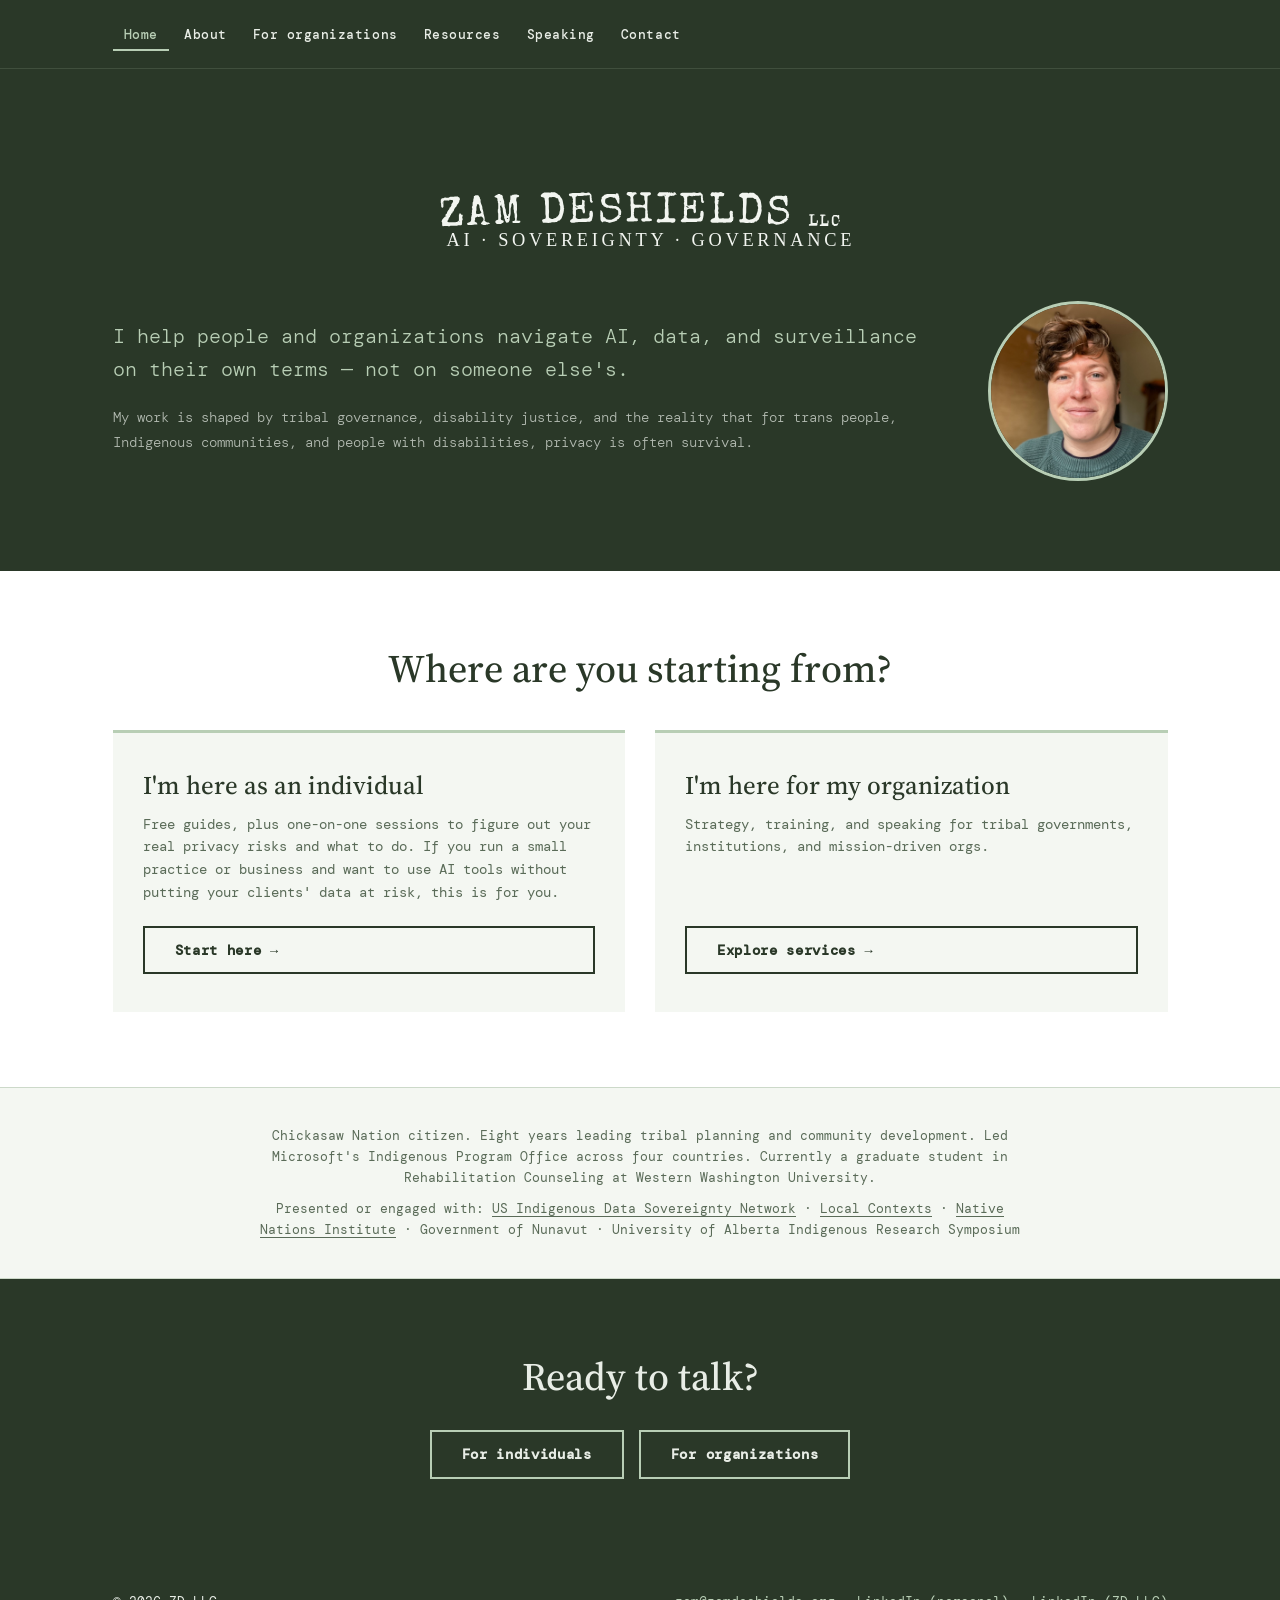
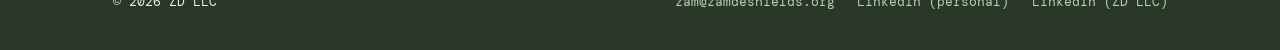
==== commit 40627378: "Remove duplicate name instances from hero — keep only hero logo" ====
--- a/index.html
+++ b/index.html
@@ -16,9 +16,6 @@
   <nav class="site-nav" aria-label="Main navigation">
     <div class="container">
       <div class="nav-inner">
-        <a href="index.html" class="nav-logo" aria-label="ZD LLC home">
-          <img src="assets/images/zd_logo_nav.svg" alt="Zam DeShields logo">
-        </a>
         <button class="nav-toggle" aria-controls="nav-links" aria-expanded="false" aria-label="Toggle navigation">
           <span></span><span></span><span></span>
         </button>
@@ -35,16 +32,15 @@
   </nav>
 
   <!-- Hero -->
-  <section class="hero" aria-labelledby="hero-heading">
+  <section class="hero" aria-label="Introduction">
     <div class="container">
       <img
         src="assets/images/zd_logo_hero.svg"
-        alt="ZD LLC logo"
+        alt="Zam DeShields"
         class="hero-logo"
       >
       <div class="hero-content">
         <div class="hero-text">
-          <h1 id="hero-heading">Zam DeShields</h1>
           <p class="hero-lead">I help people and organizations navigate AI, data, and surveillance on their own terms — not on someone else's.</p>
           <p class="hero-secondary">My work is shaped by tribal governance, disability justice, and the reality that for trans people, Indigenous communities, and people with disabilities, privacy is often survival.</p>
         </div>
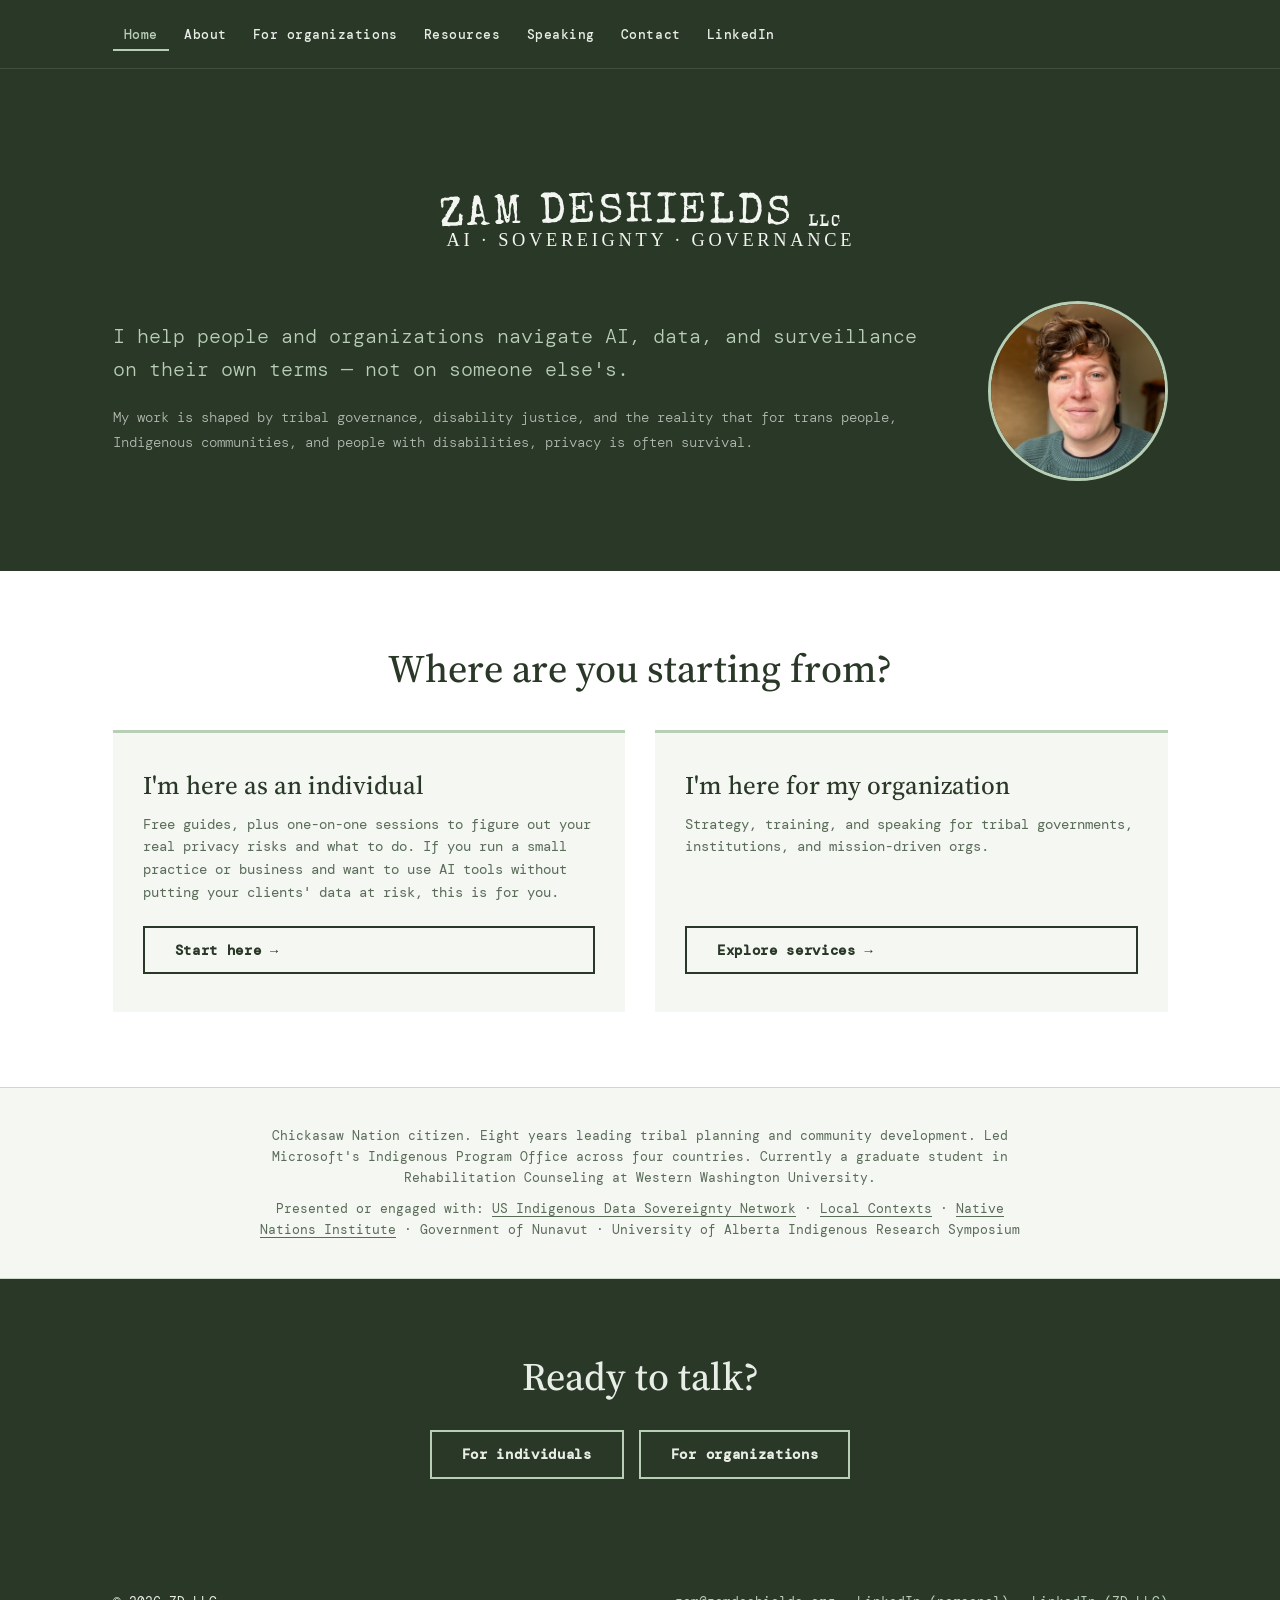
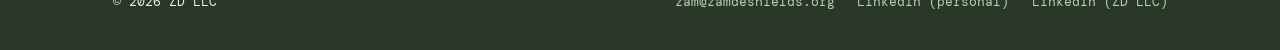
==== commit 76a58bc8: "Add LinkedIn to site nav across all pages" ====
--- a/index.html
+++ b/index.html
@@ -26,6 +26,7 @@
           <li><a href="resources.html">Resources</a></li>
           <li><a href="speaking.html">Speaking</a></li>
           <li><a href="contact.html">Contact</a></li>
+          <li><a href="https://www.linkedin.com/in/zam-deshields/" target="_blank" rel="noopener noreferrer">LinkedIn</a></li>
         </ul>
       </div>
     </div>
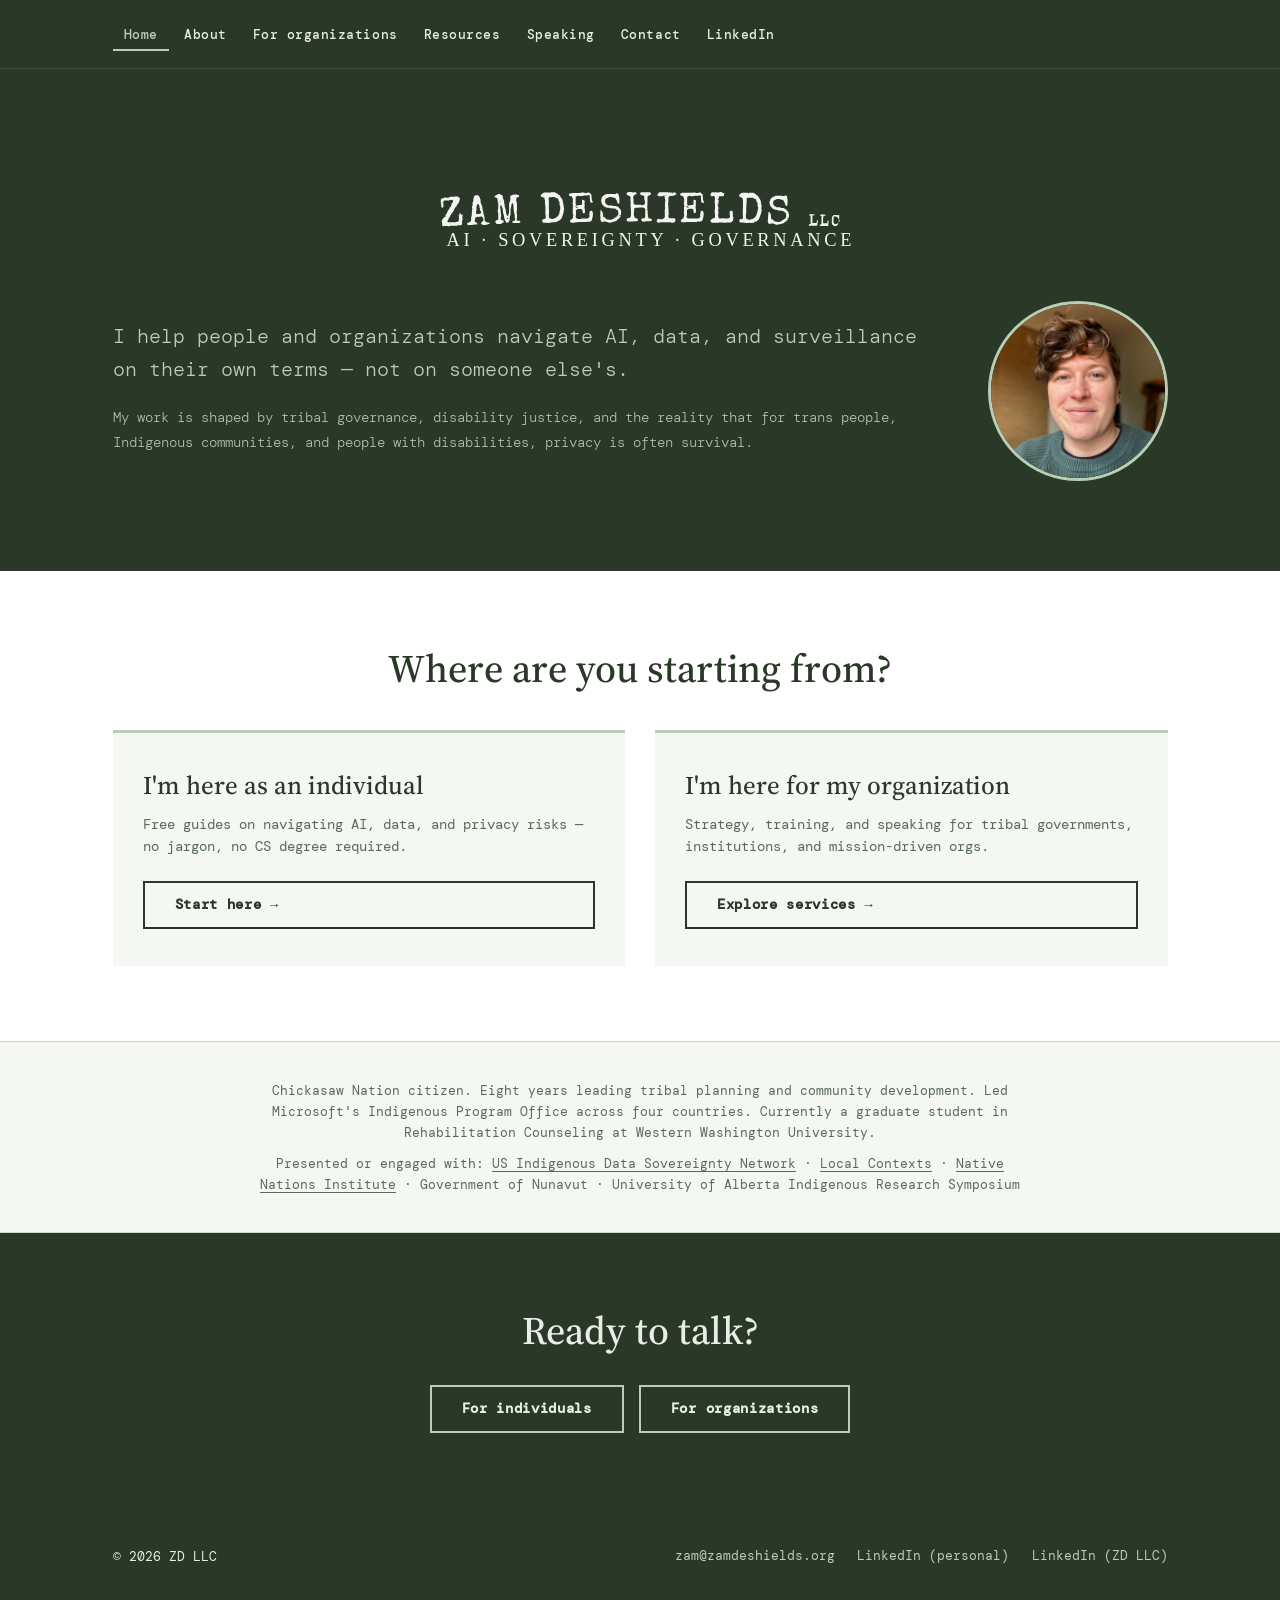
==== commit b62eb661: "Add July speaking engagements, cut individuals.html, trim duplicated bio - speaking.html: add Native" ====
--- a/index.html
+++ b/index.html
@@ -63,7 +63,7 @@
       <div class="door-grid">
         <article class="door-card">
           <h3>I'm here as an individual</h3>
-          <p>Free guides, plus one-on-one sessions to figure out your real privacy risks and what to do. If you run a small practice or business and want to use AI tools without putting your clients' data at risk, this is for you.</p>
+          <p>Free guides on navigating AI, data, and privacy risks — no jargon, no CS degree required.</p>
           <a href="individuals.html" class="btn btn-outline-dark">Start here →</a>
         </article>
         <article class="door-card">
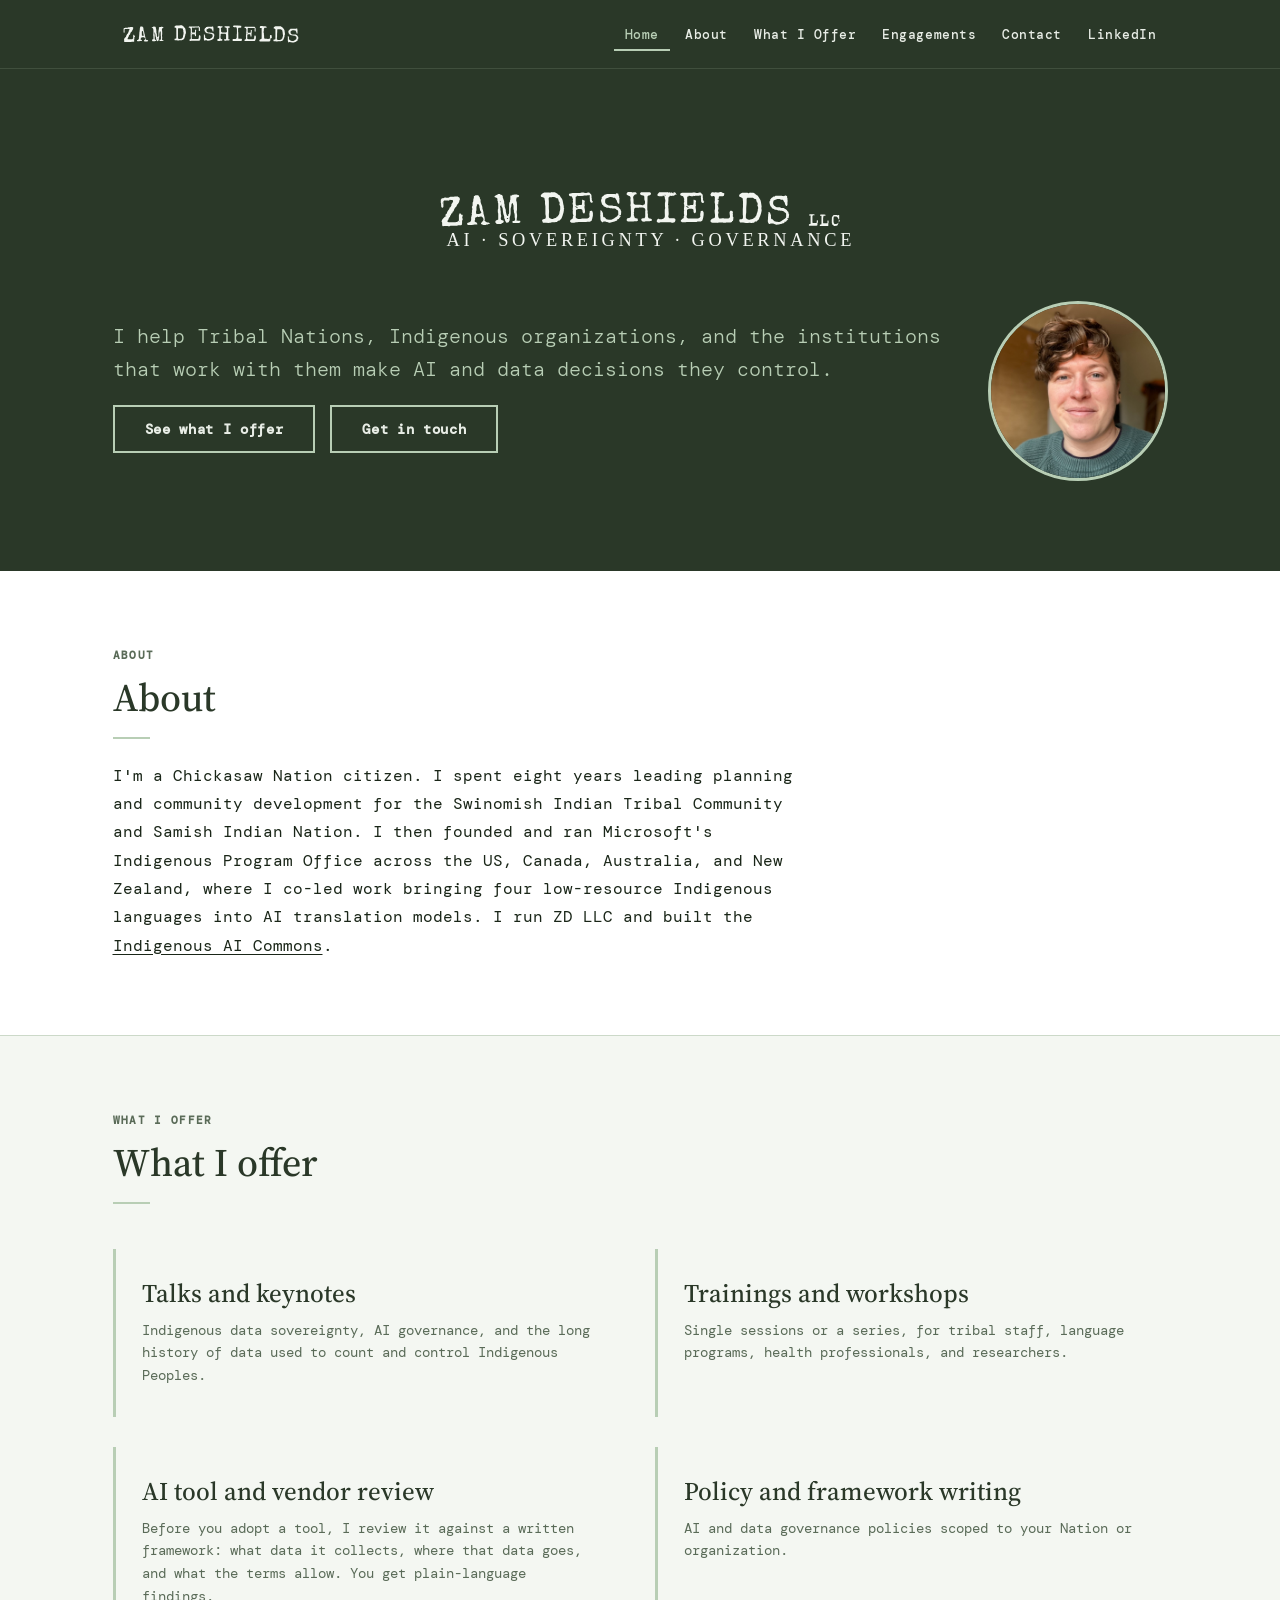
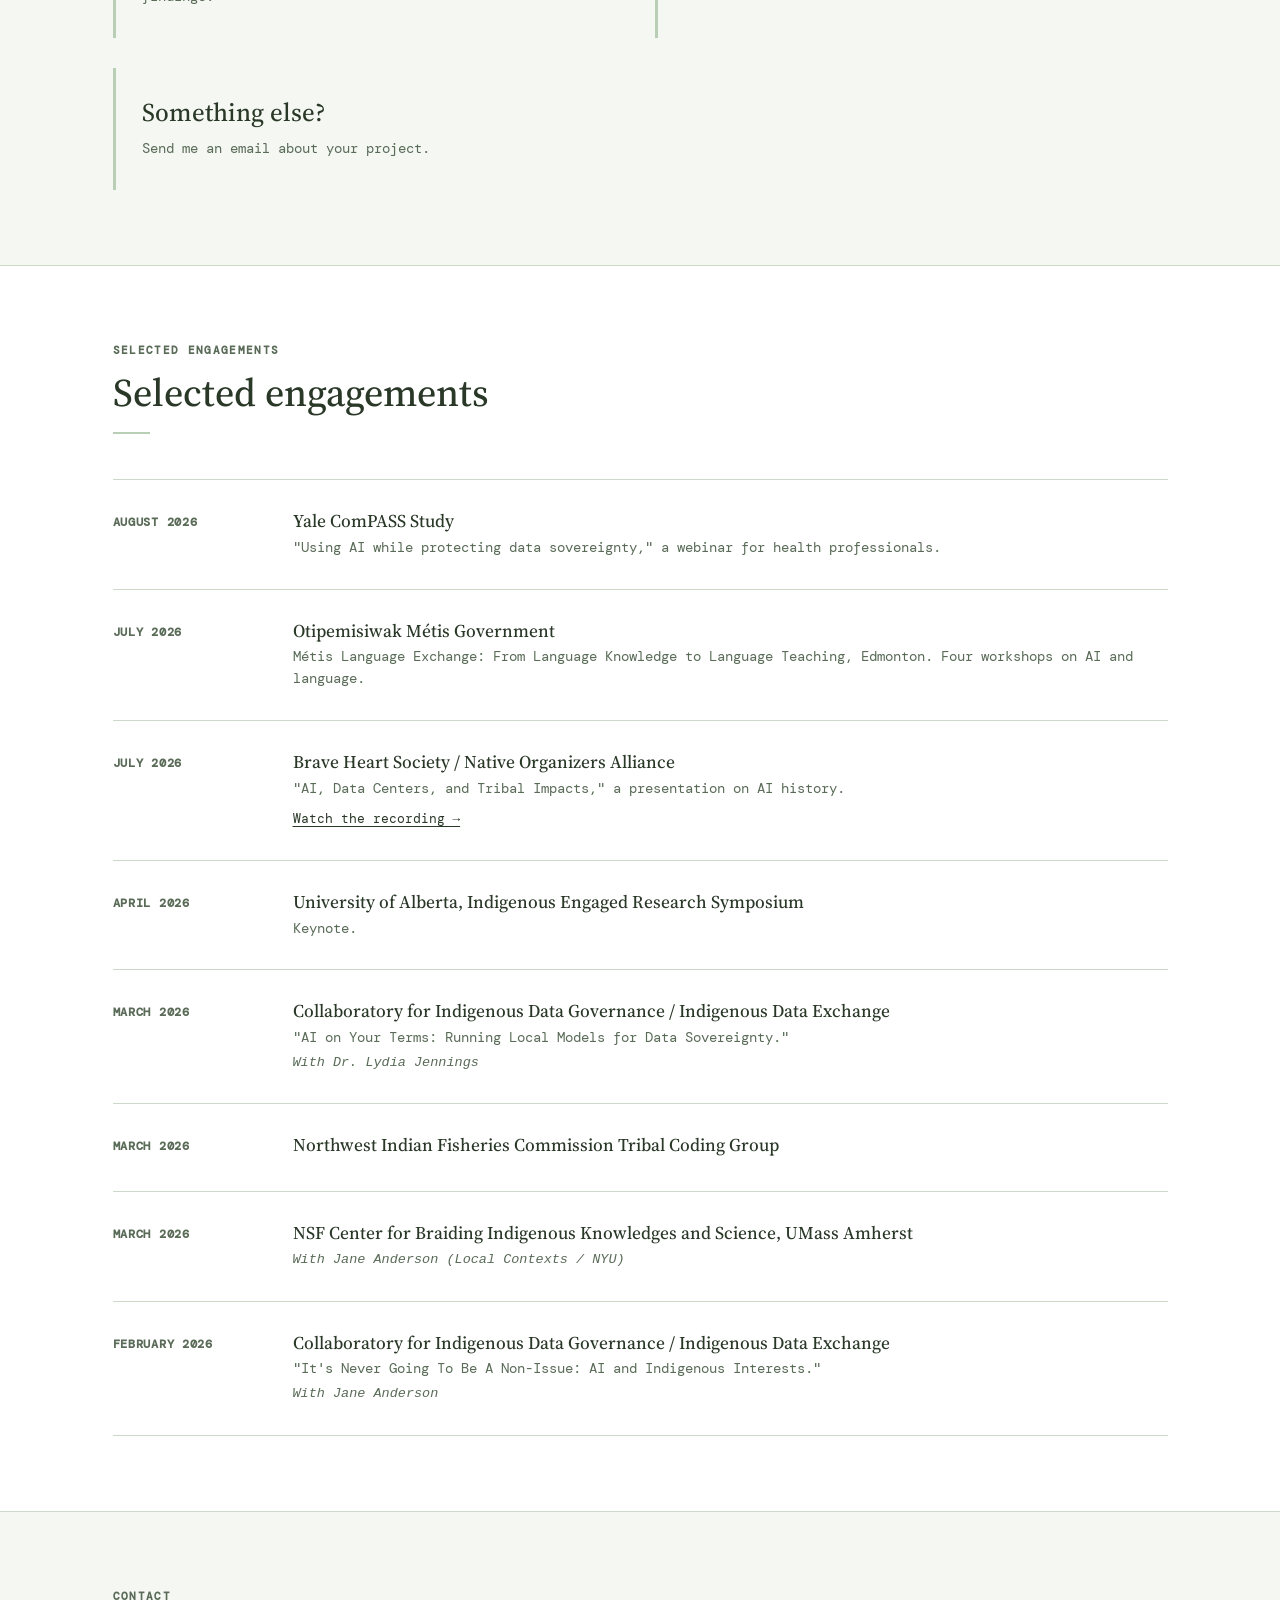
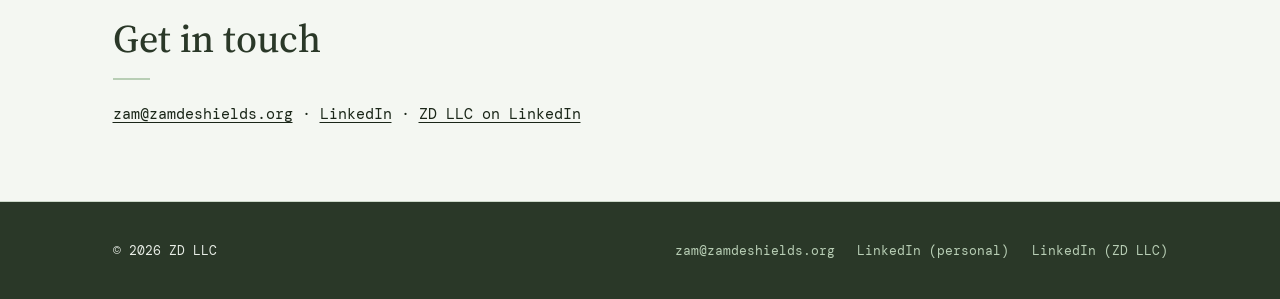
==== commit c243b81c: "Rebuild as single-page site focused on Tribal Nations and Indigenous organizations Consolidate about" ====
--- a/index.html
+++ b/index.html
@@ -3,8 +3,16 @@
 <head>
   <meta charset="UTF-8">
   <meta name="viewport" content="width=device-width, initial-scale=1.0">
-  <title>Zam DeShields — AI, Data &amp; Privacy Navigation</title>
-  <meta name="description" content="Zam DeShields (they/them) helps people and organizations navigate AI, data, and surveillance on their own terms — shaped by tribal governance, disability justice, and community-centered practice.">
+  <title>Zam DeShields — AI &amp; Data Decisions for Tribal Nations</title>
+  <meta name="description" content="Zam DeShields helps Tribal Nations, Indigenous organizations, and the institutions that work with them make AI and data decisions they control.">
+
+  <!-- Open Graph -->
+  <meta property="og:title" content="Zam DeShields — AI &amp; Data Decisions for Tribal Nations" />
+  <meta property="og:description" content="Zam DeShields helps Tribal Nations, Indigenous organizations, and the institutions that work with them make AI and data decisions they control." />
+  <meta property="og:type" content="website" />
+  <meta property="og:url" content="https://zamdeshields.org/" />
+  <meta property="og:image" content="https://zamdeshields.org/assets/images/og-image.png" />
+
   <link rel="stylesheet" href="assets/css/style.css">
   <link rel="preconnect" href="https://fonts.googleapis.com">
   <link rel="preconnect" href="https://fonts.gstatic.com" crossorigin>
@@ -16,16 +24,18 @@
   <nav class="site-nav" aria-label="Main navigation">
     <div class="container">
       <div class="nav-inner">
+        <a href="index.html" class="nav-logo" aria-label="ZD LLC home">
+          <img src="assets/images/zd_logo_nav.svg" alt="Zam DeShields logo">
+        </a>
         <button class="nav-toggle" aria-controls="nav-links" aria-expanded="false" aria-label="Toggle navigation">
           <span></span><span></span><span></span>
         </button>
         <ul class="nav-links" id="nav-links" role="list">
           <li><a href="index.html">Home</a></li>
-          <li><a href="about.html">About</a></li>
-          <li><a href="services.html">For organizations</a></li>
-          <li><a href="resources.html">Resources</a></li>
-          <li><a href="speaking.html">Speaking</a></li>
-          <li><a href="contact.html">Contact</a></li>
+          <li><a href="#about">About</a></li>
+          <li><a href="#work">What I Offer</a></li>
+          <li><a href="#engagements">Engagements</a></li>
+          <li><a href="#contact">Contact</a></li>
           <li><a href="https://www.linkedin.com/in/zam-deshields/" target="_blank" rel="noopener noreferrer">LinkedIn</a></li>
         </ul>
       </div>
@@ -42,8 +52,11 @@
       >
       <div class="hero-content">
         <div class="hero-text">
-          <p class="hero-lead">I help people and organizations navigate AI, data, and surveillance on their own terms — not on someone else's.</p>
-          <p class="hero-secondary">My work is shaped by tribal governance, disability justice, and the reality that for trans people, Indigenous communities, and people with disabilities, privacy is often survival.</p>
+          <p class="hero-lead">I help Tribal Nations, Indigenous organizations, and the institutions that work with them make AI and data decisions they control.</p>
+          <div style="display:flex; gap:1rem; flex-wrap:wrap; margin-top:0.5rem;">
+            <a href="#work" class="btn btn-outline">See what I offer</a>
+            <a href="#contact" class="btn btn-outline">Get in touch</a>
+          </div>
         </div>
         <div class="hero-headshot">
           <img
@@ -56,43 +69,144 @@
     </div>
   </section>
 
-  <!-- Two-Door Section -->
-  <section class="two-door" aria-labelledby="two-door-heading">
-    <div class="container">
-      <h2 id="two-door-heading">Where are you starting from?</h2>
-      <div class="door-grid">
-        <article class="door-card">
-          <h3>I'm here as an individual</h3>
-          <p>Free guides on navigating AI, data, and privacy risks — no jargon, no CS degree required.</p>
-          <a href="individuals.html" class="btn btn-outline-dark">Start here →</a>
-        </article>
-        <article class="door-card">
-          <h3>I'm here for my organization</h3>
-          <p>Strategy, training, and speaking for tribal governments, institutions, and mission-driven orgs.</p>
-          <a href="services.html" class="btn btn-outline-dark">Explore services →</a>
-        </article>
-      </div>
-    </div>
-  </section>
-
-  <!-- Credentialing Strip -->
-  <div class="credentialing-strip" role="complementary" aria-label="Background and credentials">
-    <div class="container">
-      <p>Chickasaw Nation citizen. Eight years leading tribal planning and community development. Led Microsoft's Indigenous Program Office across four countries. Currently a graduate student in Rehabilitation Counseling at Western Washington University.</p>
-      <p>Presented or engaged with: <a href="https://usindigenousdatanetwork.org/" target="_blank" rel="noopener noreferrer">US Indigenous Data Sovereignty Network</a> · <a href="https://localcontexts.org/" target="_blank" rel="noopener noreferrer">Local Contexts</a> · <a href="https://nni.arizona.edu/" target="_blank" rel="noopener noreferrer">Native Nations Institute</a> · Government of Nunavut · University of Alberta Indigenous Research Symposium</p>
-    </div>
-  </div>
-
-  <!-- Footer CTA -->
-  <div class="footer-cta">
-    <div class="container">
-      <h2>Ready to talk?</h2>
-      <div class="footer-cta-buttons">
-        <a href="individuals.html" class="btn btn-outline">For individuals</a>
-        <a href="contact.html" class="btn btn-outline">For organizations</a>
-      </div>
-    </div>
-  </div>
+  <!-- About -->
+  <section id="about" aria-labelledby="about-heading">
+    <div class="container">
+      <p class="section-label">About</p>
+      <h2 id="about-heading">About</h2>
+      <div class="divider" aria-hidden="true"></div>
+      <div class="about-prose" style="margin-top: 1.5rem;">
+        <p>I'm a Chickasaw Nation citizen. I spent eight years leading planning and community development for the Swinomish Indian Tribal Community and Samish Indian Nation. I then founded and ran Microsoft's Indigenous Program Office across the US, Canada, Australia, and New Zealand, where I co-led work bringing four low-resource Indigenous languages into AI translation models. I run ZD LLC and built the <a href="https://indigenousaicommons.org" target="_blank" rel="noopener noreferrer">Indigenous AI Commons</a>.</p>
+        <!-- [FILL] Add a line and link once the Indigenous Data Alliance publishes Zam's contributor title. -->
+      </div>
+    </div>
+  </section>
+
+  <!-- What I Offer -->
+  <section id="work" class="section-alt" aria-labelledby="work-heading">
+    <div class="container">
+      <p class="section-label">What I Offer</p>
+      <h2 id="work-heading">What I offer</h2>
+      <div class="divider" aria-hidden="true"></div>
+      <div class="services-grid">
+        <div class="service-card">
+          <h3>Talks and keynotes</h3>
+          <p>Indigenous data sovereignty, AI governance, and the long history of data used to count and control Indigenous Peoples.</p>
+        </div>
+        <div class="service-card">
+          <h3>Trainings and workshops</h3>
+          <p>Single sessions or a series, for tribal staff, language programs, health professionals, and researchers.</p>
+        </div>
+        <div class="service-card">
+          <h3>AI tool and vendor review</h3>
+          <p>Before you adopt a tool, I review it against a written framework: what data it collects, where that data goes, and what the terms allow. You get plain-language findings.</p>
+        </div>
+        <div class="service-card">
+          <h3>Policy and framework writing</h3>
+          <p>AI and data governance policies scoped to your Nation or organization.</p>
+        </div>
+        <div class="service-card">
+          <h3>Something else?</h3>
+          <p>Send me an email about your project.</p>
+        </div>
+      </div>
+    </div>
+  </section>
+
+  <!-- Selected Engagements -->
+  <section id="engagements" aria-labelledby="engagements-heading">
+    <div class="container">
+      <p class="section-label">Selected Engagements</p>
+      <h2 id="engagements-heading">Selected engagements</h2>
+      <div class="divider" aria-hidden="true"></div>
+
+      <div class="speaking-timeline" role="list">
+
+        <article class="timeline-item" role="listitem">
+          <div class="timeline-date">August 2026</div>
+          <div class="timeline-content">
+            <h3>Yale ComPASS Study</h3>
+            <p class="venue">"Using AI while protecting data sovereignty," a webinar for health professionals.</p>
+          </div>
+        </article>
+
+        <article class="timeline-item" role="listitem">
+          <div class="timeline-date">July 2026</div>
+          <div class="timeline-content">
+            <h3>Otipemisiwak M&eacute;tis Government</h3>
+            <p class="venue">M&eacute;tis Language Exchange: From Language Knowledge to Language Teaching, Edmonton. Four workshops on AI and language.</p>
+          </div>
+        </article>
+
+        <article class="timeline-item" role="listitem">
+          <div class="timeline-date">July 2026</div>
+          <div class="timeline-content">
+            <h3>Brave Heart Society / Native Organizers Alliance</h3>
+            <p class="venue">"AI, Data Centers, and Tribal Impacts," a presentation on AI history.</p>
+            <a href="https://www.youtube.com/watch?v=69LpmkDhLIE" target="_blank" rel="noopener noreferrer" class="recording-link">Watch the recording →</a>
+          </div>
+        </article>
+
+        <article class="timeline-item" role="listitem">
+          <div class="timeline-date">April 2026</div>
+          <div class="timeline-content">
+            <h3>University of Alberta, Indigenous Engaged Research Symposium</h3>
+            <p class="venue">Keynote.</p>
+          </div>
+        </article>
+
+        <article class="timeline-item" role="listitem">
+          <div class="timeline-date">March 2026</div>
+          <div class="timeline-content">
+            <h3>Collaboratory for Indigenous Data Governance / Indigenous Data Exchange</h3>
+            <p class="venue">"AI on Your Terms: Running Local Models for Data Sovereignty."</p>
+            <p class="co-presenter">With Dr. Lydia Jennings</p>
+          </div>
+        </article>
+
+        <article class="timeline-item" role="listitem">
+          <div class="timeline-date">March 2026</div>
+          <div class="timeline-content">
+            <h3>Northwest Indian Fisheries Commission Tribal Coding Group</h3>
+          </div>
+        </article>
+
+        <article class="timeline-item" role="listitem">
+          <div class="timeline-date">March 2026</div>
+          <div class="timeline-content">
+            <h3>NSF Center for Braiding Indigenous Knowledges and Science, UMass Amherst</h3>
+            <p class="co-presenter">With Jane Anderson (Local Contexts / NYU)</p>
+          </div>
+        </article>
+
+        <article class="timeline-item" role="listitem">
+          <div class="timeline-date">February 2026</div>
+          <div class="timeline-content">
+            <h3>Collaboratory for Indigenous Data Governance / Indigenous Data Exchange</h3>
+            <p class="venue">"It's Never Going To Be A Non-Issue: AI and Indigenous Interests."</p>
+            <p class="co-presenter">With Jane Anderson</p>
+          </div>
+        </article>
+
+      </div>
+    </div>
+  </section>
+
+  <!-- Contact -->
+  <section id="contact" class="section-alt" aria-labelledby="contact-heading">
+    <div class="container">
+      <p class="section-label">Contact</p>
+      <h2 id="contact-heading">Get in touch</h2>
+      <div class="divider" aria-hidden="true"></div>
+      <p class="about-prose" style="margin-top: 1.5rem;">
+        <a href="mailto:zam@zamdeshields.org">zam@zamdeshields.org</a>
+        &middot;
+        <a href="https://www.linkedin.com/in/zam-deshields/" target="_blank" rel="noopener noreferrer">LinkedIn</a>
+        &middot;
+        <a href="https://linkedin.com/company/zam-deshields-llc" target="_blank" rel="noopener noreferrer">ZD LLC on LinkedIn</a>
+      </p>
+    </div>
+  </section>
 
   <!-- Footer -->
   <footer class="site-footer" role="contentinfo">
--- a/assets/css/style.css
+++ b/assets/css/style.css
@@ -540,88 +540,6 @@
   position: absolute;
   left: 0;
   top: 0.6rem;
-  width: 0.4rem;
-  height: 2px;
-  background: var(--green-sage);
-}
-
-/* --------------------------------------------------------------------------
-   CV page
-   -------------------------------------------------------------------------- */
-.cv-section {
-  padding-block: 3rem 0;
-}
-
-.cv-section:last-child { padding-bottom: 0; }
-
-.cv-section + .cv-section {
-  border-top: 1px solid var(--border);
-  padding-top: 3rem;
-}
-
-.cv-entry {
-  display: grid;
-  grid-template-columns: 10rem 1fr;
-  gap: 2rem;
-  margin-bottom: 2rem;
-}
-
-.cv-entry:last-child { margin-bottom: 0; }
-
-.cv-years {
-  font-size: 0.8rem;
-  font-weight: 600;
-  letter-spacing: 0.06em;
-  text-transform: uppercase;
-  color: var(--text-muted);
-  padding-top: 0.25rem;
-}
-
-.cv-entry h3 {
-  font-size: 1.1rem;
-  margin-bottom: 0.25rem;
-}
-
-.cv-entry .org {
-  font-size: 0.9rem;
-  font-weight: 600;
-  color: var(--text-muted);
-  margin-bottom: 0.4rem;
-}
-
-.cv-entry p {
-  font-size: 0.95rem;
-  color: var(--text-dark);
-  margin: 0;
-}
-
-.cv-note {
-  font-size: 0.875rem;
-  color: var(--text-muted);
-  font-style: italic;
-  margin-bottom: 2.5rem;
-}
-
-.affiliations-list {
-  list-style: none;
-  margin-top: 1rem;
-  display: flex;
-  flex-direction: column;
-  gap: 0.6rem;
-}
-
-.affiliations-list li {
-  font-size: 0.95rem;
-  color: var(--text-dark);
-  padding-left: 1.25rem;
-  position: relative;
-}
-
-.affiliations-list li::before {
-  content: '';
-  position: absolute;
-  left: 0;
-  top: 0.65rem;
   width: 0.4rem;
   height: 2px;
   background: var(--green-sage);
@@ -793,9 +711,7 @@
   .services-grid { grid-template-columns: 1fr; }
   .contact-grid { grid-template-columns: 1fr; gap: 3rem; }
   .topics-list { grid-template-columns: 1fr; }
-  .cv-entry { grid-template-columns: 1fr; gap: 0.5rem; }
   .timeline-item { grid-template-columns: 1fr; gap: 0.5rem; }
-  .door-grid { grid-template-columns: 1fr; }
 }
 
 @media (max-width: 700px) {
@@ -868,61 +784,6 @@
 }
 
 /* --------------------------------------------------------------------------
-   Two-door section (home)
-   -------------------------------------------------------------------------- */
-.two-door { padding-block: 5rem; }
-
-.two-door > .container > h2 {
-  margin-bottom: 2.5rem;
-  text-align: center;
-}
-
-.door-grid {
-  display: grid;
-  grid-template-columns: repeat(2, 1fr);
-  gap: var(--gap);
-}
-
-.door-card {
-  padding: 2.5rem 2rem;
-  background: var(--green-light);
-  border-top: 3px solid var(--green-sage);
-  display: flex;
-  flex-direction: column;
-}
-
-.door-card h3 { margin-bottom: 0.75rem; }
-
-.door-card p {
-  color: var(--text-muted);
-  font-size: 0.95rem;
-  flex: 1;
-  margin-bottom: 1.5rem;
-}
-
-/* --------------------------------------------------------------------------
-   Credentialing strip (home)
-   -------------------------------------------------------------------------- */
-.credentialing-strip {
-  background: var(--green-light);
-  border-top: 1px solid var(--border);
-  border-bottom: 1px solid var(--border);
-  padding-block: 2.5rem;
-}
-
-.credentialing-strip p {
-  font-size: 0.875rem;
-  color: var(--text-muted);
-  text-align: center;
-  max-width: 760px;
-  margin-inline: auto;
-  margin-bottom: 0.65rem;
-}
-
-.credentialing-strip p:last-child { margin-bottom: 0; }
-.credentialing-strip a { color: inherit; }
-
-/* --------------------------------------------------------------------------
    Footer CTA (home)
    -------------------------------------------------------------------------- */
 .footer-cta {
@@ -1030,92 +891,3 @@
   }
 }
 
-/* --------------------------------------------------------------------------
-   Individuals page
-   -------------------------------------------------------------------------- */
-.ind-price {
-  font-size: 1.05rem;
-  font-weight: 500;
-  color: var(--green-deep);
-  margin-top: 1.75rem;
-  margin-bottom: 1.5rem;
-}
-
-.ind-about {
-  padding-block: 5rem;
-  border-top: 1px solid var(--border);
-}
-
-.ind-about-inner {
-  display: grid;
-  grid-template-columns: 3px 1fr;
-  gap: 2rem;
-  align-items: start;
-  margin-top: 1.75rem;
-}
-
-.ind-about-bar { background: var(--green-sage); }
-
-.ind-faq {
-  border-top: 1px solid var(--border);
-  padding-block: 5rem;
-}
-
-.ind-signup-form {
-  max-width: 480px;
-  margin-top: 2rem;
-}
-
-.ind-reassurance {
-  font-size: 0.8rem;
-  color: var(--text-muted);
-  margin-top: 1rem;
-  max-width: 480px;
-  line-height: 1.65;
-  margin-bottom: 0;
-}
-
-/* Audience switcher bar */
-.audience-switcher {
-  background-color: var(--green-sage, #5a7a5a);
-  padding: 0.5rem 0;
-}
-
-.audience-switcher .container {
-  display: flex;
-  align-items: center;
-  gap: 1rem;
-}
-
-.switcher-label {
-  font-family: 'DM Mono', monospace;
-  font-size: 0.75rem;
-  color: rgba(255, 255, 255, 0.7);
-  white-space: nowrap;
-}
-
-.switcher-options {
-  display: flex;
-  gap: 0.25rem;
-}
-
-.switcher-btn {
-  font-family: 'DM Mono', monospace;
-  font-size: 0.75rem;
-  padding: 0.25rem 0.75rem;
-  border-radius: 2rem;
-  text-decoration: none;
-  color: rgba(255, 255, 255, 0.8);
-  transition: background 0.15s ease, color 0.15s ease;
-}
-
-.switcher-btn:hover {
-  background: rgba(255, 255, 255, 0.15);
-  color: #fff;
-}
-
-.switcher-btn.active {
-  background: rgba(255, 255, 255, 0.2);
-  color: #fff;
-  font-weight: 500;
-}
